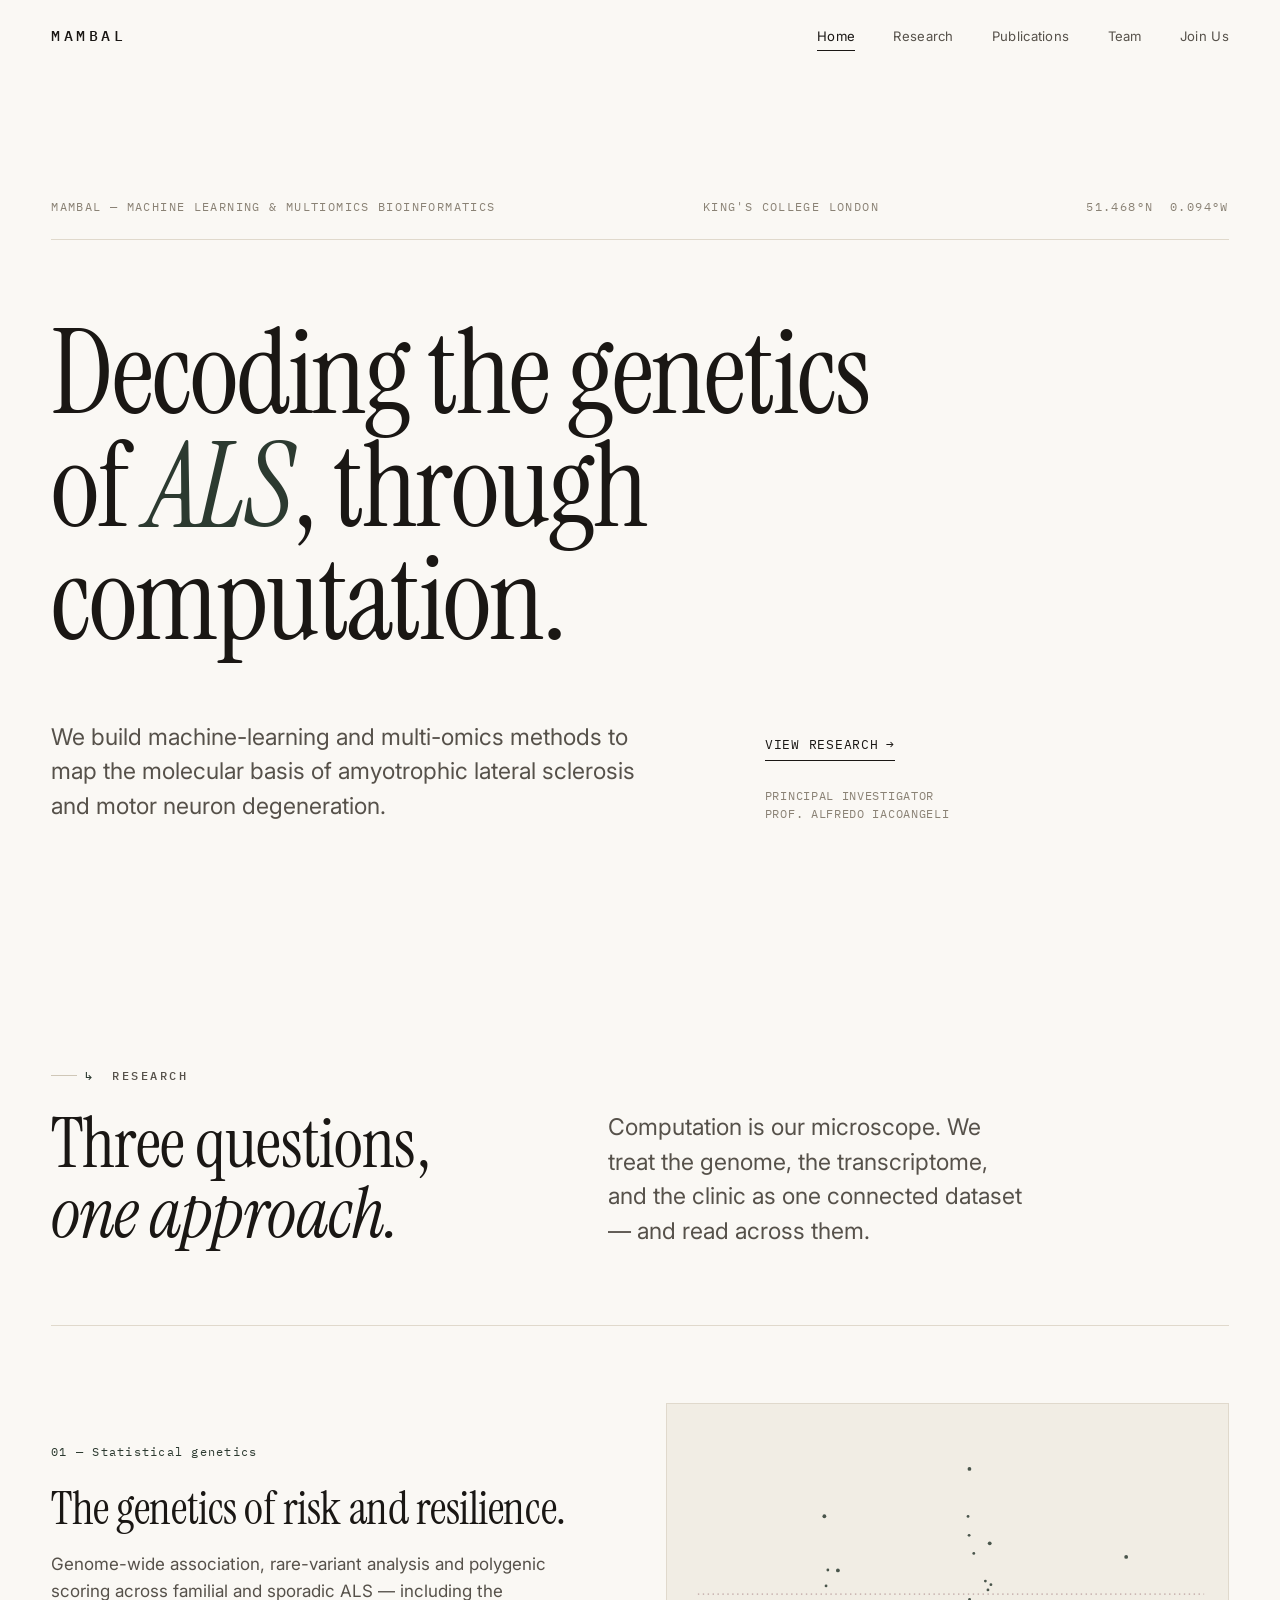
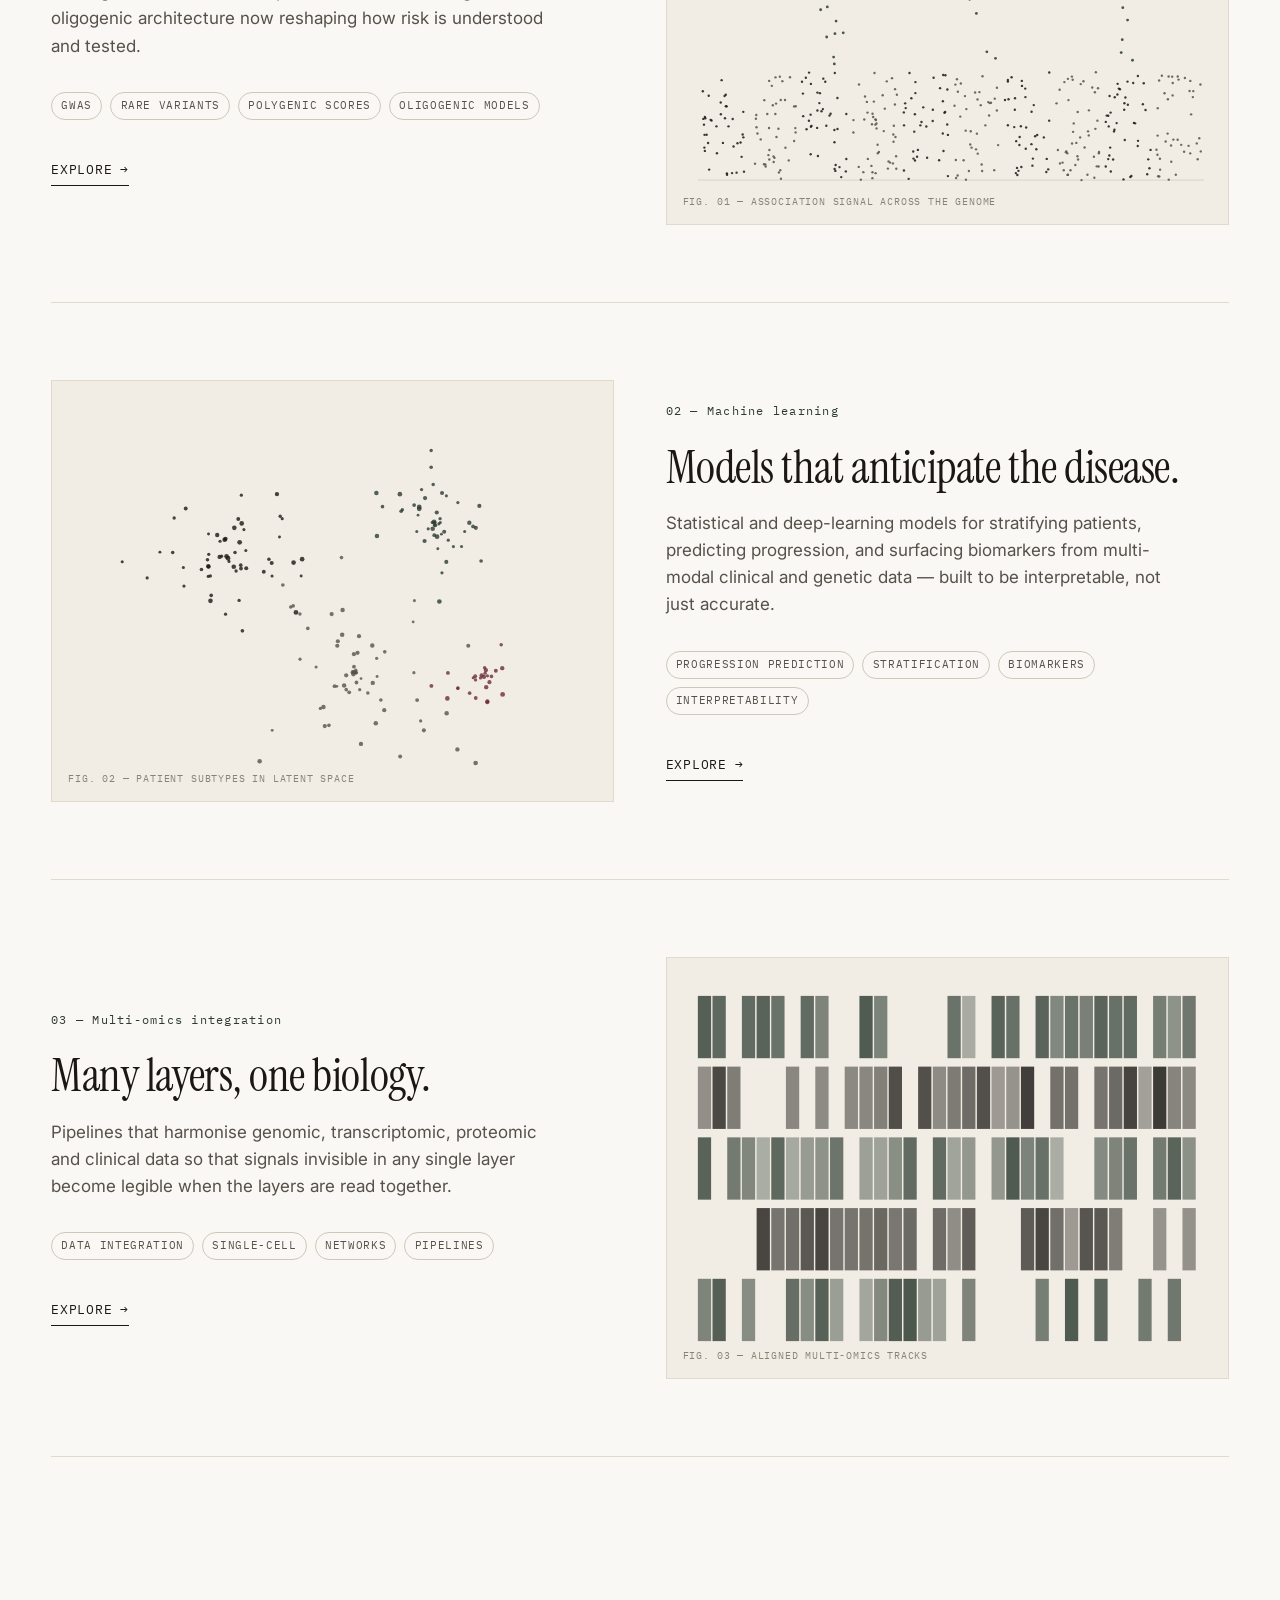
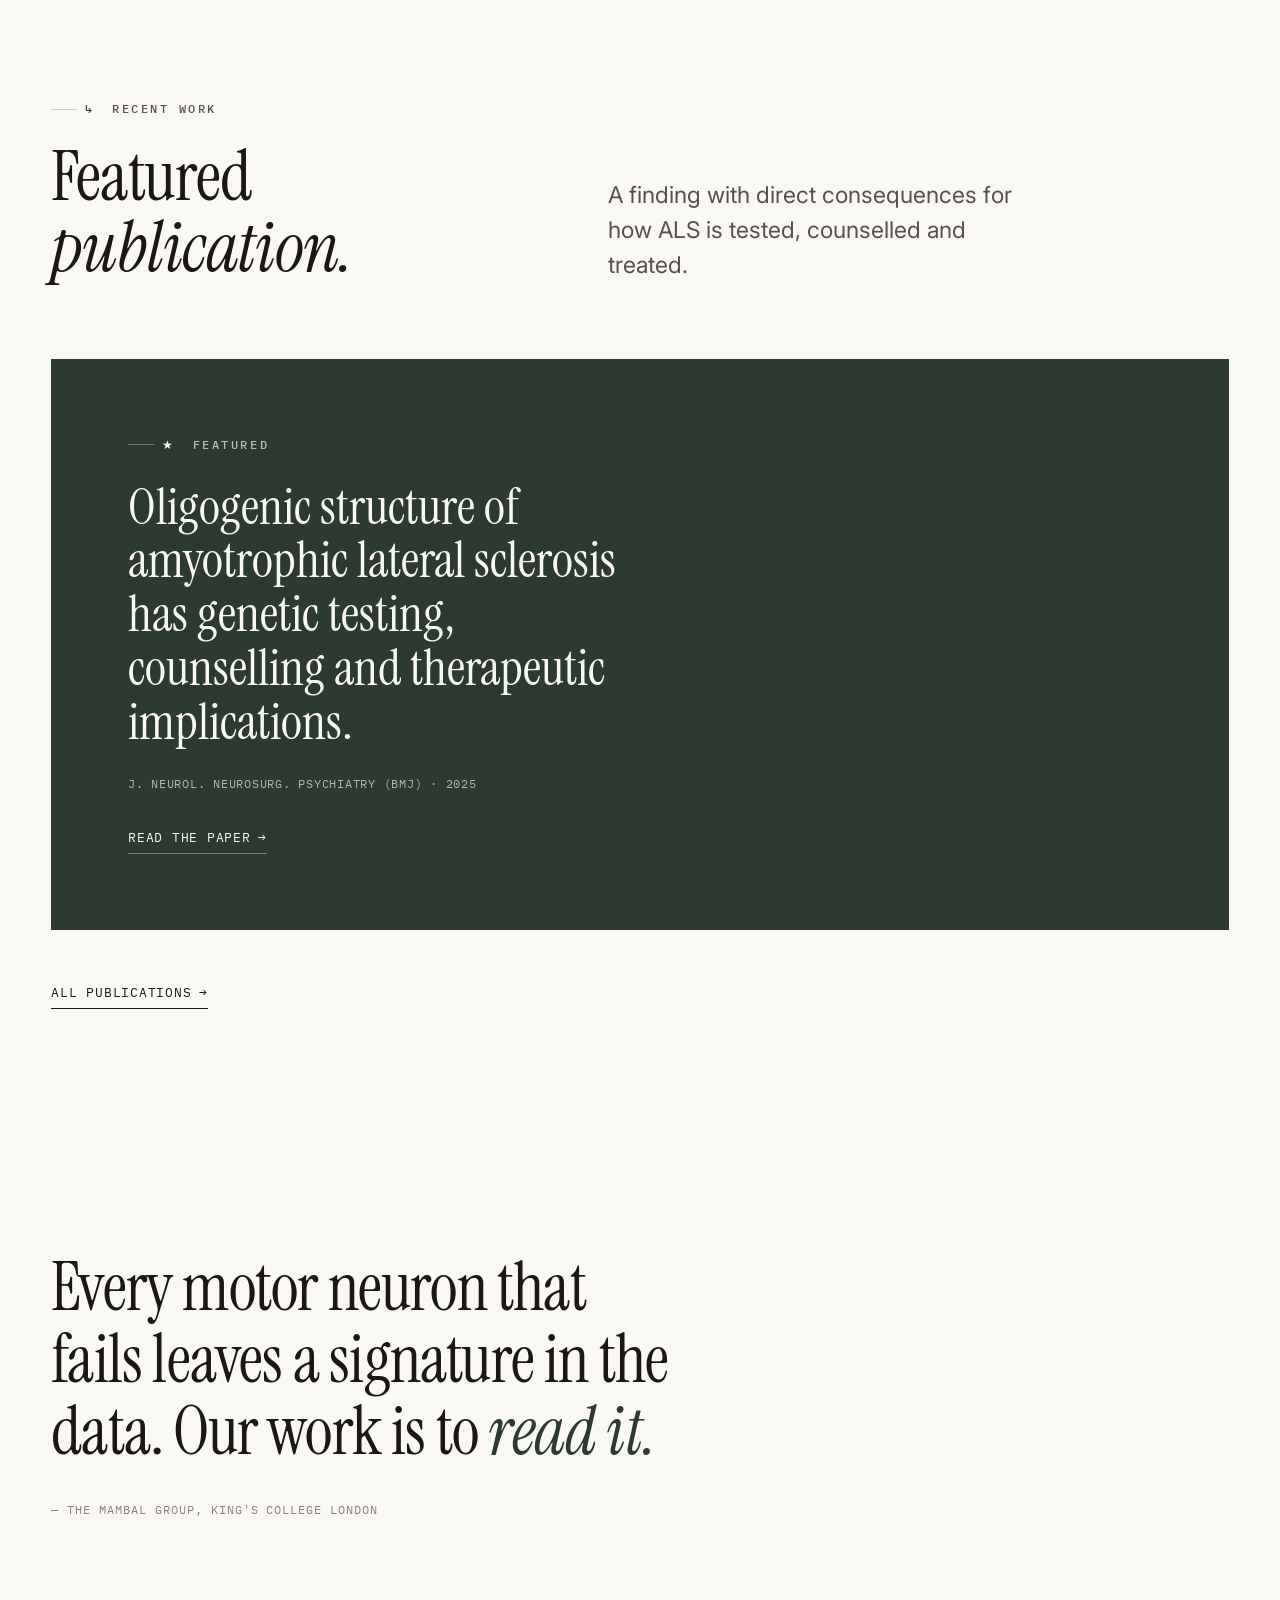
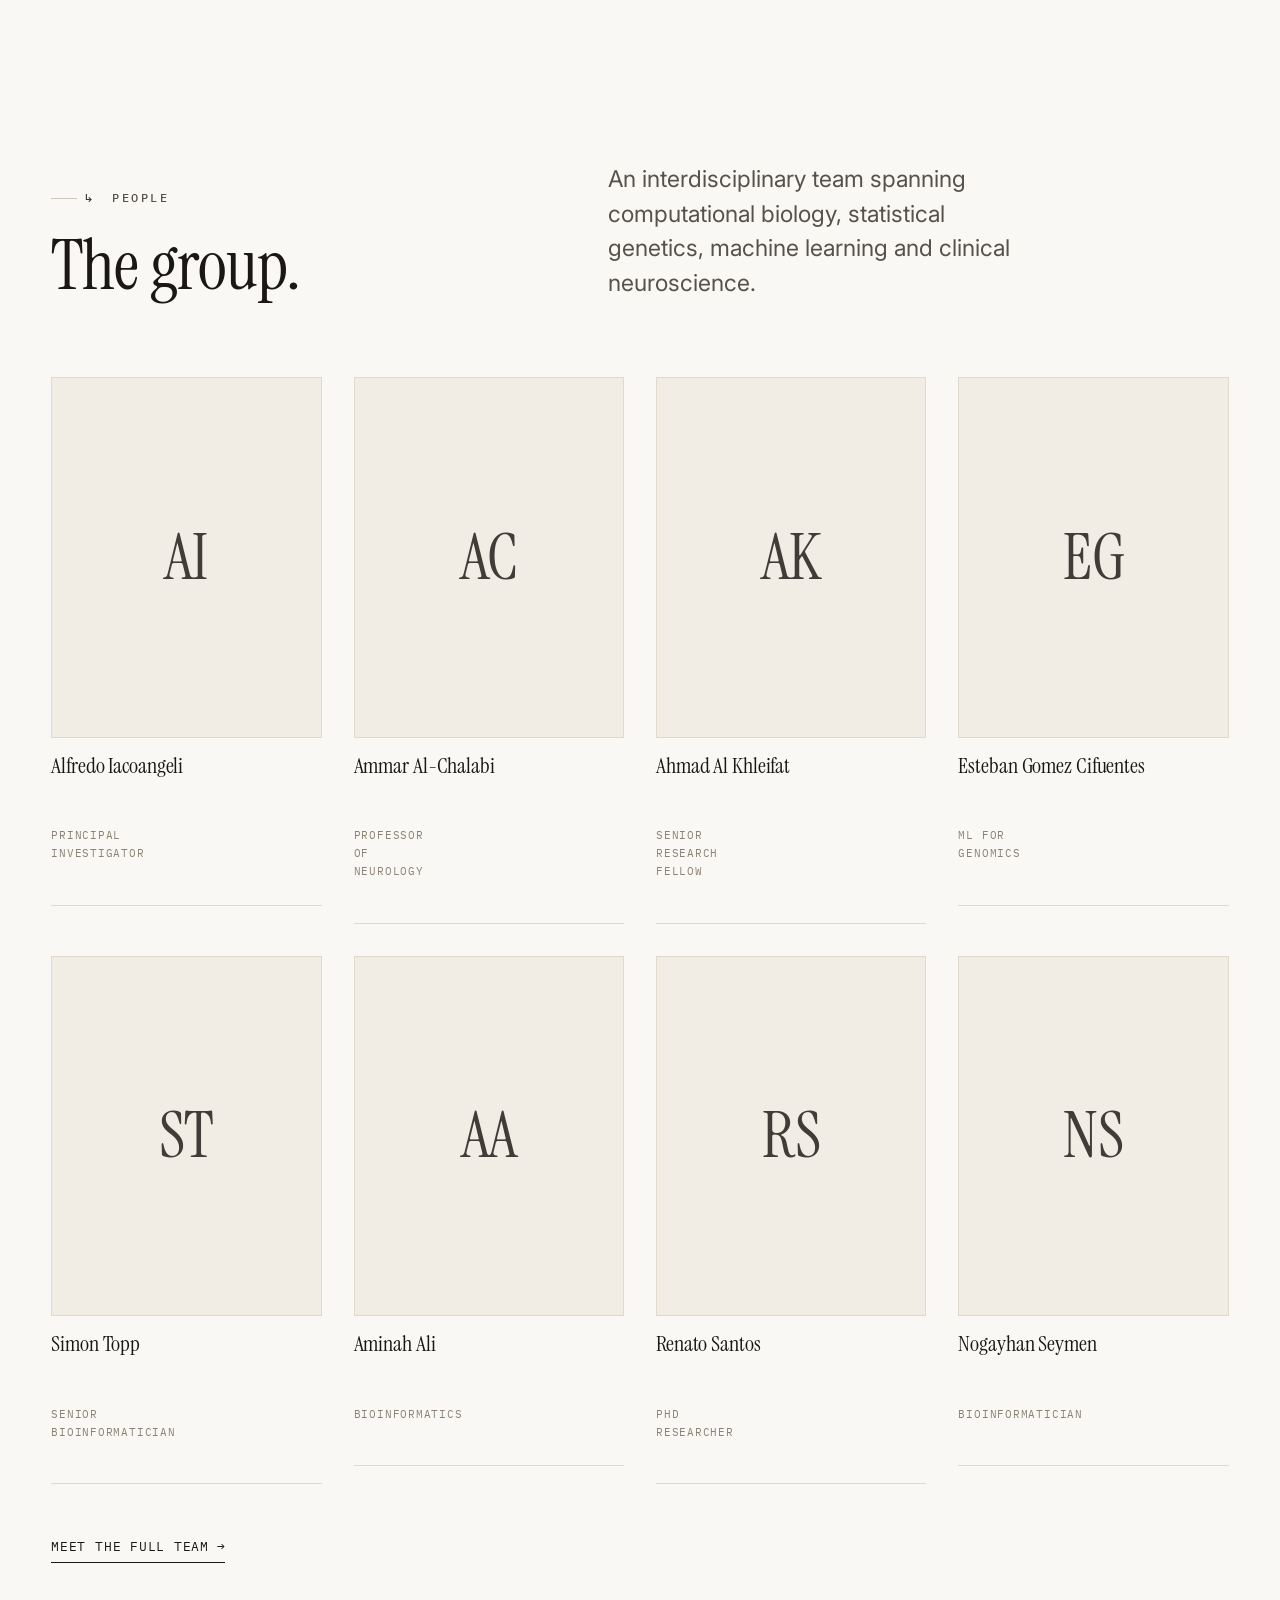
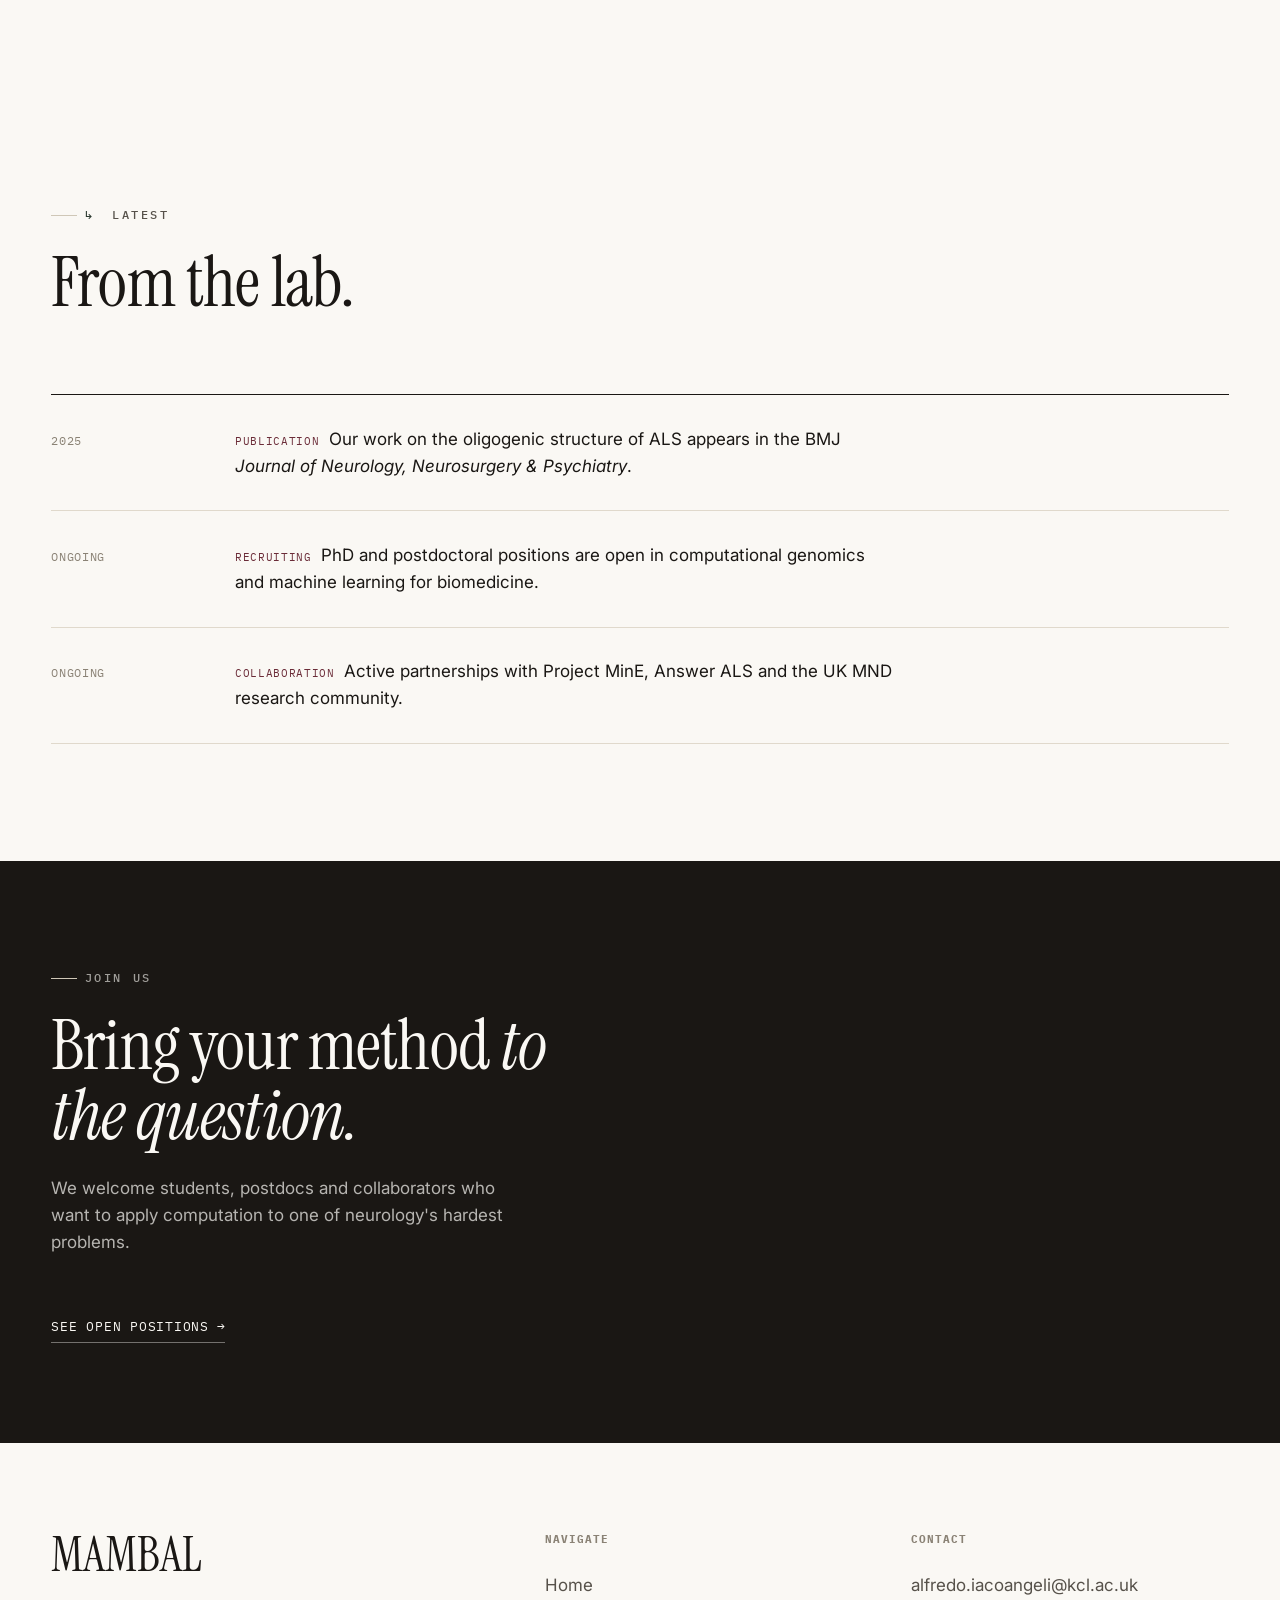
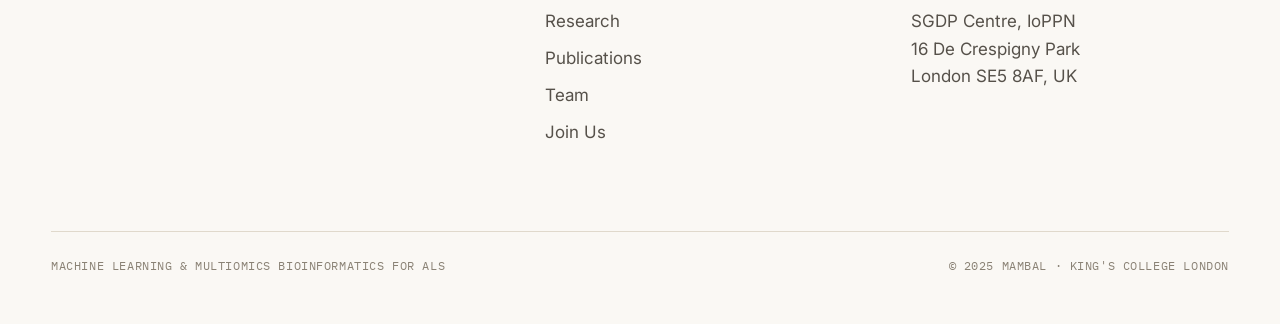
==== index.html @ f53da74e "initial commit" ====
<!DOCTYPE html>
<html lang="en">
<head>
<meta charset="UTF-8">
<meta name="viewport" content="width=device-width, initial-scale=1.0">
<title>MAMBAL — Computational research on motor neuron disease</title>
<meta name="description" content="MAMBAL is a research group at King's College London building machine-learning and multi-omics methods to map the molecular basis of ALS.">
<script>document.documentElement.classList.add("js")</script>
<link rel="preconnect" href="https://fonts.googleapis.com">
<link rel="preconnect" href="https://fonts.gstatic.com" crossorigin>
<link href="https://fonts.googleapis.com/css2?family=IBM+Plex+Mono:wght@400;500&family=Inter:wght@400;500;600&family=Instrument+Serif:ital@0;1&display=swap" rel="stylesheet">
<link rel="stylesheet" href="css/styles.css">
</head>
<body>

<header class="site-header">
  <div class="wrap nav-inner">
    <a class="wordmark" href="index.html">MAMBAL</a>
    <nav class="nav-links" aria-label="Primary">
      <a href="index.html" aria-current="page">Home</a>
      <a href="research.html">Research</a>
      <a href="publications.html">Publications</a>
      <a href="team.html">Team</a>
      <a href="join.html">Join Us</a>
    </nav>
    <button class="nav-toggle" aria-label="Open menu" aria-expanded="false"><span></span><span></span></button>
  </div>
</header>

<div class="mobile-menu" id="mobileMenu">
  <a href="index.html"><span class="mi">01</span>Home</a>
  <a href="research.html"><span class="mi">02</span>Research</a>
  <a href="publications.html"><span class="mi">03</span>Publications</a>
  <a href="team.html"><span class="mi">04</span>Team</a>
  <a href="join.html"><span class="mi">05</span>Join Us</a>
</div>

<main>
  <!-- ================= HERO ================= -->
  <section class="hero wrap">
    <div class="hero-meta reveal">
      <span>MAMBAL — Machine Learning &amp; Multiomics Bioinformatics</span>
      <span>King's College London</span>
      <span>51.468°N&nbsp;&nbsp;0.094°W</span>
    </div>
    <h1 class="reveal" data-d="1">Decoding the genetics of <em>ALS</em>, through computation.</h1>
    <div class="hero-foot">
      <p class="lede reveal" data-d="2">We build machine-learning and multi-omics methods to map the molecular basis of amyotrophic lateral sclerosis and motor neuron degeneration.</p>
      <div class="reveal" data-d="3">
        <a class="link" href="research.html">View research <span class="arrow">→</span></a>
        <p style="font-family:var(--mono);font-size:0.72rem;letter-spacing:0.06em;text-transform:uppercase;color:var(--ink-faint);margin-top:1.6rem;">Principal Investigator<br>Prof. Alfredo Iacoangeli</p>
      </div>
    </div>
  </section>

  <!-- ================= RESEARCH THEMES ================= -->
  <section class="wrap" id="research" aria-labelledby="research-h">
    <div class="section-head">
      <div class="reveal">
        <span class="eyebrow"><span class="idx">↳</span>&nbsp;Research</span>
        <h2 id="research-h" style="margin-top:1.4rem;">Three questions,<br><em>one approach.</em></h2>
      </div>
      <p class="lede reveal" data-d="1">Computation is our microscope. We treat the genome, the transcriptome, and the clinic as one connected dataset — and read across them.</p>
    </div>

    <article class="theme reveal">
      <div class="theme-text">
        <span class="theme-num">01 — Statistical genetics</span>
        <h3>The genetics of risk and resilience.</h3>
        <p>Genome-wide association, rare-variant analysis and polygenic scoring across familial and sporadic ALS — including the oligogenic architecture now reshaping how risk is understood and tested.</p>
        <div class="theme-tags"><span>GWAS</span><span>Rare variants</span><span>Polygenic scores</span><span>Oligogenic models</span></div>
        <a class="link" href="research.html">Explore <span class="arrow">→</span></a>
      </div>
      <figure class="theme-figure">
        <img src="img/fig-manhattan.svg" alt="Manhattan plot showing genome-wide association peaks">
        <figcaption class="fig-cap">Fig. 01 — Association signal across the genome</figcaption>
      </figure>
    </article>

    <article class="theme flip reveal">
      <div class="theme-text">
        <span class="theme-num">02 — Machine learning</span>
        <h3>Models that anticipate the disease.</h3>
        <p>Statistical and deep-learning models for stratifying patients, predicting progression, and surfacing biomarkers from multi-modal clinical and genetic data — built to be interpretable, not just accurate.</p>
        <div class="theme-tags"><span>Progression prediction</span><span>Stratification</span><span>Biomarkers</span><span>Interpretability</span></div>
        <a class="link" href="research.html">Explore <span class="arrow">→</span></a>
      </div>
      <figure class="theme-figure">
        <img src="img/fig-embedding.svg" alt="Two-dimensional embedding showing patient subtype clusters">
        <figcaption class="fig-cap">Fig. 02 — Patient subtypes in latent space</figcaption>
      </figure>
    </article>

    <article class="theme reveal">
      <div class="theme-text">
        <span class="theme-num">03 — Multi-omics integration</span>
        <h3>Many layers, one biology.</h3>
        <p>Pipelines that harmonise genomic, transcriptomic, proteomic and clinical data so that signals invisible in any single layer become legible when the layers are read together.</p>
        <div class="theme-tags"><span>Data integration</span><span>Single-cell</span><span>Networks</span><span>Pipelines</span></div>
        <a class="link" href="research.html">Explore <span class="arrow">→</span></a>
      </div>
      <figure class="theme-figure">
        <img src="img/fig-omics.svg" alt="Stacked tracks representing integrated multi-omics layers">
        <figcaption class="fig-cap">Fig. 03 — Aligned multi-omics tracks</figcaption>
      </figure>
    </article>
  </section>

  <!-- ================= FEATURED PUBLICATION ================= -->
  <section class="wrap" aria-labelledby="pub-h">
    <div class="section-head">
      <div class="reveal">
        <span class="eyebrow"><span class="idx">↳</span>&nbsp;Recent work</span>
        <h2 id="pub-h" style="margin-top:1.4rem;">Featured<br><em>publication.</em></h2>
      </div>
      <p class="lede reveal" data-d="1">A finding with direct consequences for how ALS is tested, counselled and treated.</p>
    </div>

    <a class="featured reveal" href="https://jnnp.bmj.com/content/96/10/928.abstract">
      <span class="eyebrow"><span class="idx">★</span>&nbsp;Featured</span>
      <h3>Oligogenic structure of amyotrophic lateral sclerosis has genetic testing, counselling and therapeutic implications.</h3>
      <span class="meta">J. Neurol. Neurosurg. Psychiatry (BMJ) · 2025</span>
      <span class="link on-dark" style="justify-self:start;margin-top:0.5rem;">Read the paper <span class="arrow">→</span></span>
    </a>

    <div style="margin-top:clamp(2rem,4vw,3rem);" class="reveal">
      <a class="link" href="publications.html">All publications <span class="arrow">→</span></a>
    </div>
  </section>

  <!-- ================= STATEMENT ================= -->
  <section class="statement wrap">
    <blockquote class="reveal">Every motor neuron that fails leaves a signature in the data. Our work is to <em>read it.</em></blockquote>
    <p class="src reveal" data-d="1">— The MAMBAL group, King's College London</p>
  </section>

  <!-- ================= PEOPLE ================= -->
  <section class="wrap" id="people" aria-labelledby="people-h">
    <div class="section-head">
      <div class="reveal">
        <span class="eyebrow"><span class="idx">↳</span>&nbsp;People</span>
        <h2 id="people-h" style="margin-top:1.4rem;">The group.</h2>
      </div>
      <p class="lede reveal" data-d="1">An interdisciplinary team spanning computational biology, statistical genetics, machine learning and clinical neuroscience.</p>
    </div>

    <div class="people-grid">
      <div class="person reveal"><div class="portrait" style="--accent:var(--forest)"><span class="initials">AI</span></div><h4>Alfredo Iacoangeli</h4><p class="role">Principal Investigator</p></div>
      <div class="person reveal" data-d="1"><div class="portrait" style="--accent:var(--burgundy)"><span class="initials">AC</span></div><h4>Ammar Al-Chalabi</h4><p class="role">Professor of Neurology</p></div>
      <div class="person reveal" data-d="2"><div class="portrait" style="--accent:var(--ink)"><span class="initials">AK</span></div><h4>Ahmad Al Khleifat</h4><p class="role">Senior Research Fellow</p></div>
      <div class="person reveal" data-d="3"><div class="portrait" style="--accent:var(--forest)"><span class="initials">EG</span></div><h4>Esteban Gomez Cifuentes</h4><p class="role">ML for Genomics</p></div>
      <div class="person reveal"><div class="portrait" style="--accent:var(--ink)"><span class="initials">ST</span></div><h4>Simon Topp</h4><p class="role">Senior Bioinformatician</p></div>
      <div class="person reveal" data-d="1"><div class="portrait" style="--accent:var(--burgundy)"><span class="initials">AA</span></div><h4>Aminah Ali</h4><p class="role">Bioinformatics</p></div>
      <div class="person reveal" data-d="2"><div class="portrait" style="--accent:var(--forest)"><span class="initials">RS</span></div><h4>Renato Santos</h4><p class="role">PhD Researcher</p></div>
      <div class="person reveal" data-d="3"><div class="portrait" style="--accent:var(--ink)"><span class="initials">NS</span></div><h4>Nogayhan Seymen</h4><p class="role">Bioinformatician</p></div>
    </div>
    <div style="margin-top:clamp(2.2rem,4vw,3rem);" class="reveal">
      <a class="link" href="team.html">Meet the full team <span class="arrow">→</span></a>
    </div>
  </section>

  <!-- ================= LATEST / NOTES ================= -->
  <section class="wrap" aria-labelledby="notes-h">
    <div class="section-head">
      <div class="reveal">
        <span class="eyebrow"><span class="idx">↳</span>&nbsp;Latest</span>
        <h2 id="notes-h" style="margin-top:1.4rem;">From the lab.</h2>
      </div>
    </div>
    <div class="notes reveal">
      <div class="note"><span class="when">2025</span><p><span class="tag">Publication</span>Our work on the oligogenic structure of ALS appears in the BMJ <em>Journal of Neurology, Neurosurgery &amp; Psychiatry</em>.</p></div>
      <div class="note"><span class="when">Ongoing</span><p><span class="tag">Recruiting</span>PhD and postdoctoral positions are open in computational genomics and machine learning for biomedicine.</p></div>
      <div class="note"><span class="when">Ongoing</span><p><span class="tag">Collaboration</span>Active partnerships with Project MinE, Answer ALS and the UK MND research community.</p></div>
    </div>
  </section>
</main>

<!-- ================= RECRUITMENT BAND ================= -->
<section class="band">
  <div class="wrap">
    <span class="eyebrow" style="color:rgba(250,248,244,0.6)">Join us</span>
    <h2 class="reveal" style="margin-top:1.4rem;">Bring your method <em>to the question.</em></h2>
    <p class="reveal" data-d="1">We welcome students, postdocs and collaborators who want to apply computation to one of neurology's hardest problems.</p>
    <div class="band-foot reveal" data-d="2"><a class="link on-dark" href="join.html">See open positions <span class="arrow">→</span></a></div>
  </div>
</section>

<!-- ================= FOOTER ================= -->
<footer class="site-footer">
  <div class="wrap">
    <div class="footer-top">
      <div class="footer-mark">MAMBAL</div>
      <div class="footer-col">
        <h5>Navigate</h5>
        <a href="index.html">Home</a>
        <a href="research.html">Research</a>
        <a href="publications.html">Publications</a>
        <a href="team.html">Team</a>
        <a href="join.html">Join Us</a>
      </div>
      <div class="footer-col">
        <h5>Contact</h5>
        <a href="mailto:alfredo.iacoangeli@kcl.ac.uk">alfredo.iacoangeli@kcl.ac.uk</a>
        <p>SGDP Centre, IoPPN<br>16 De Crespigny Park<br>London SE5 8AF, UK</p>
      </div>
    </div>
    <div class="footer-bottom">
      <span>Machine Learning &amp; Multiomics Bioinformatics for ALS</span>
      <span>© 2025 MAMBAL · King's College London</span>
    </div>
  </div>
</footer>

<script src="js/theme.js"></script>
</body>
</html>
---- css/styles.css ----
/* ============================================================
   MAMBAL — editorial research identity
   "The Issue": journal/lookbook hybrid
   ============================================================ */

/* ---------- Tokens ---------- */
:root {
  --paper:      #FAF8F4;
  --paper-2:    #F1EDE4;
  --paper-3:    #EBE6DB;
  --ink:        #1A1714;
  --ink-soft:   #56514A;
  --ink-faint:  #8A8275;
  --line:       #E0D9CC;
  --line-strong:#CFC7B7;
  --forest:     #2C3A30;
  --forest-deep:#1E2A22;
  --burgundy:   #6B2C38;

  --serif: "Instrument Serif", Georgia, "Times New Roman", serif;
  --sans:  "Inter", system-ui, -apple-system, sans-serif;
  --mono:  "IBM Plex Mono", ui-monospace, "SFMono-Regular", monospace;

  --wrap: 1340px;
  --gutter: clamp(1.25rem, 4vw, 4rem);
  --section-y: clamp(5rem, 13vh, 11rem);

  --ease: cubic-bezier(0.22, 1, 0.36, 1);
}

/* ---------- Reset ---------- */
*, *::before, *::after { box-sizing: border-box; }
* { margin: 0; }
html { -webkit-text-size-adjust: 100%; scroll-behavior: smooth; }
@media (prefers-reduced-motion: reduce) {
  html { scroll-behavior: auto; }
  *, *::before, *::after { animation-duration: 0.001ms !important; transition-duration: 0.001ms !important; }
}

body {
  font-family: var(--sans);
  background: var(--paper);
  color: var(--ink);
  font-size: 1.0625rem;
  line-height: 1.6;
  font-feature-settings: "kern" 1, "liga" 1, "calt" 1;
  -webkit-font-smoothing: antialiased;
  text-rendering: optimizeLegibility;
  overflow-x: hidden;
}

img, svg { display: block; max-width: 100%; }
a { color: inherit; text-decoration: none; }
ul { list-style: none; padding: 0; }
button { font: inherit; cursor: pointer; }

::selection { background: var(--forest); color: var(--paper); }

/* ---------- Layout helpers ---------- */
.wrap { max-width: var(--wrap); margin-inline: auto; padding-inline: var(--gutter); }
.grid { display: grid; grid-template-columns: repeat(12, 1fr); gap: var(--gutter); }

/* ---------- Typography utilities ---------- */
.eyebrow {
  font-family: var(--mono);
  font-size: 0.72rem;
  font-weight: 500;
  letter-spacing: 0.22em;
  text-transform: uppercase;
  color: var(--ink-soft);
  display: inline-flex;
  align-items: center;
  gap: 0.7em;
}
.eyebrow .idx { color: var(--forest); }
.eyebrow::before {
  content: "";
  width: 1.6rem; height: 1px;
  background: var(--line-strong);
  display: inline-block;
}
.eyebrow.no-rule::before { display: none; }

.display {
  font-family: var(--serif);
  font-weight: 400;
  line-height: 0.98;
  letter-spacing: -0.012em;
}
.display em { font-style: italic; }

h1, h2, h3, h4 { font-weight: 400; }

.lede {
  font-size: clamp(1.15rem, 1.8vw, 1.5rem);
  line-height: 1.5;
  color: var(--ink-soft);
  max-width: 30ch;
}

.measure { max-width: 64ch; }

/* ---------- Links ---------- */
.link {
  font-family: var(--mono);
  font-size: 0.8rem;
  letter-spacing: 0.06em;
  text-transform: uppercase;
  display: inline-flex;
  align-items: center;
  gap: 0.6em;
  padding-bottom: 0.35em;
  border-bottom: 1px solid var(--ink);
  transition: gap 0.4s var(--ease), color 0.3s var(--ease), border-color 0.3s var(--ease);
}
.link .arrow { transition: transform 0.4s var(--ease); }
.link:hover { color: var(--forest); border-color: var(--forest); }
.link:hover .arrow { transform: translateX(0.35rem); }
.link.on-dark { border-color: rgba(250,248,244,0.4); color: var(--paper); }
.link.on-dark:hover { color: #fff; border-color: var(--paper); }

a:focus-visible, button:focus-visible {
  outline: 2px solid var(--forest);
  outline-offset: 4px;
  border-radius: 1px;
}

/* ============================================================
   Header / nav
   ============================================================ */
.site-header {
  position: fixed; inset: 0 0 auto 0;
  z-index: 100;
  transition: background 0.4s var(--ease), border-color 0.4s var(--ease);
  border-bottom: 1px solid transparent;
}
.site-header.scrolled {
  background: color-mix(in srgb, var(--paper) 86%, transparent);
  -webkit-backdrop-filter: blur(10px);
  backdrop-filter: blur(10px);
  border-bottom-color: var(--line);
}
.nav-inner {
  display: flex; align-items: center; justify-content: space-between;
  height: clamp(64px, 8vh, 84px);
}
.wordmark {
  font-family: var(--mono);
  font-weight: 500;
  letter-spacing: 0.24em;
  font-size: 0.92rem;
  text-transform: uppercase;
}
.nav-links { display: flex; gap: clamp(1.4rem, 3vw, 2.8rem); }
.nav-links a {
  font-size: 0.82rem;
  letter-spacing: 0.02em;
  color: var(--ink-soft);
  position: relative;
  padding: 0.4rem 0;
  transition: color 0.3s var(--ease);
}
.nav-links a::after {
  content: ""; position: absolute; left: 0; bottom: 0.1rem;
  width: 100%; height: 1px; background: var(--ink);
  transform: scaleX(0); transform-origin: left;
  transition: transform 0.4s var(--ease);
}
.nav-links a:hover { color: var(--ink); }
.nav-links a:hover::after,
.nav-links a[aria-current="page"]::after { transform: scaleX(1); }
.nav-links a[aria-current="page"] { color: var(--ink); }

.nav-toggle {
  display: none;
  background: none; border: none;
  width: 32px; height: 32px;
  flex-direction: column; justify-content: center; gap: 6px;
}
.nav-toggle span { width: 24px; height: 1.5px; background: var(--ink); transition: transform 0.4s var(--ease), opacity 0.3s; }

/* mobile menu */
.mobile-menu {
  position: fixed; inset: 0; z-index: 90;
  background: var(--paper);
  display: flex; flex-direction: column; justify-content: center;
  padding: var(--gutter);
  transform: translateY(-100%);
  transition: transform 0.6s var(--ease);
  visibility: hidden;
}
.mobile-menu.open { transform: translateY(0); visibility: visible; }
.mobile-menu a {
  font-family: var(--serif);
  font-size: clamp(2.4rem, 11vw, 3.5rem);
  line-height: 1.2;
  border-bottom: 1px solid var(--line);
  padding: 0.5rem 0;
}
.mobile-menu a .mi { font-family: var(--mono); font-size: 0.7rem; color: var(--forest); margin-right: 1rem; vertical-align: super; }

/* ============================================================
   Hero
   ============================================================ */
.hero { padding-top: clamp(8rem, 22vh, 14rem); padding-bottom: var(--section-y); }
.hero-meta {
  display: flex; justify-content: space-between; flex-wrap: wrap; gap: 1rem;
  font-family: var(--mono); font-size: 0.72rem; letter-spacing: 0.12em;
  color: var(--ink-faint); text-transform: uppercase;
  border-bottom: 1px solid var(--line);
  padding-bottom: 1.4rem; margin-bottom: clamp(2.5rem, 6vw, 5rem);
}
.hero h1 {
  font-family: var(--serif);
  font-size: clamp(3rem, 9.2vw, 8.6rem);
  line-height: 0.96;
  letter-spacing: -0.018em;
  max-width: 16ch;
}
.hero h1 em { font-style: italic; color: var(--forest); }
.hero-foot {
  display: grid; grid-template-columns: 1fr; gap: 2.2rem;
  margin-top: clamp(2.5rem, 5vw, 4rem);
  align-items: end;
}
@media (min-width: 860px) {
  .hero-foot { grid-template-columns: 1.4fr 1fr; gap: 4rem; }
}
.hero-foot .lede { max-width: 42ch; }

/* ============================================================
   Section scaffolding
   ============================================================ */
section { padding-block: var(--section-y); }
.section-head {
  display: grid; gap: 1.4rem;
  grid-template-columns: 1fr;
  margin-bottom: clamp(2.5rem, 6vw, 5rem);
}
@media (min-width: 860px) {
  .section-head { grid-template-columns: minmax(0, 0.9fr) minmax(0, 1.1fr); gap: 3rem; align-items: end; }
}
.section-head h2 {
  font-family: var(--serif);
  font-size: clamp(2.2rem, 5.5vw, 4.6rem);
  line-height: 1.0;
  letter-spacing: -0.012em;
}
.section-head h2 em { font-style: italic; }
.section-head .lede { justify-self: start; }
.rule { height: 1px; background: var(--line); border: 0; }

/* ============================================================
   Research themes — editorial feature blocks
   ============================================================ */
.theme {
  display: grid; gap: clamp(1.5rem, 4vw, 3.5rem);
  grid-template-columns: 1fr;
  padding-block: clamp(2.5rem, 6vw, 5rem);
  border-top: 1px solid var(--line);
  align-items: center;
}
@media (min-width: 900px) {
  .theme { grid-template-columns: 1fr 1fr; }
  .theme.flip .theme-figure { order: -1; }
}
.theme:last-child { border-bottom: 1px solid var(--line); }
.theme-num {
  font-family: var(--mono); font-size: 0.78rem; letter-spacing: 0.1em;
  color: var(--forest); margin-bottom: 1.4rem; display: block;
}
.theme h3 {
  font-family: var(--serif);
  font-size: clamp(1.9rem, 3.6vw, 3.2rem);
  line-height: 1.02; letter-spacing: -0.01em;
  margin-bottom: 1.2rem;
}
.theme p { color: var(--ink-soft); max-width: 46ch; margin-bottom: 2rem; }
.theme-tags {
  display: flex; flex-wrap: wrap; gap: 0.5rem 0.5rem; margin-bottom: 2.2rem;
}
.theme-tags span {
  font-family: var(--mono); font-size: 0.68rem; letter-spacing: 0.06em;
  text-transform: uppercase; color: var(--ink-soft);
  border: 1px solid var(--line-strong); border-radius: 100px;
  padding: 0.4em 0.85em;
}
.theme-figure {
  aspect-ratio: 4 / 3;
  background: var(--paper-2);
  border: 1px solid var(--line);
  overflow: hidden;
  position: relative;
}
.theme-figure svg { width: 100%; height: 100%; }
.fig-cap {
  position: absolute; left: 1rem; bottom: 0.85rem;
  font-family: var(--mono); font-size: 0.64rem; letter-spacing: 0.08em;
  text-transform: uppercase; color: var(--ink-faint);
}

/* ============================================================
   Publications — archive list (NYT style)
   ============================================================ */
.pub-list { border-top: 1px solid var(--ink); }
.pub-row {
  display: grid; grid-template-columns: 1fr; gap: 0.6rem 2rem;
  padding-block: clamp(1.5rem, 3vw, 2.4rem);
  border-bottom: 1px solid var(--line);
  position: relative;
  transition: padding-left 0.45s var(--ease);
}
@media (min-width: 760px) {
  .pub-row { grid-template-columns: 6rem 1fr auto; align-items: baseline; gap: 0 2.5rem; }
}
.pub-row:hover { padding-left: 1.1rem; }
.pub-row .pub-year { font-family: var(--mono); font-size: 0.8rem; color: var(--ink-faint); padding-top: 0.4rem; }
.pub-row .pub-body h4 {
  font-family: var(--serif); font-size: clamp(1.4rem, 2.4vw, 1.95rem);
  line-height: 1.12; letter-spacing: -0.005em; margin-bottom: 0.55rem;
  transition: color 0.3s var(--ease);
}
.pub-row:hover .pub-body h4 { color: var(--forest); }
.pub-row .pub-by { font-size: 0.9rem; color: var(--ink-soft); }
.pub-row .pub-by .journal { font-style: italic; }
.pub-row .pub-go {
  font-family: var(--mono); font-size: 0.72rem; letter-spacing: 0.08em;
  text-transform: uppercase; color: var(--ink-faint);
  white-space: nowrap; align-self: center;
  opacity: 0; transition: opacity 0.4s var(--ease), color 0.3s;
}
.pub-row:hover .pub-go { opacity: 1; color: var(--forest); }
@media (max-width: 759px){ .pub-row .pub-go { opacity: 1; } }

/* Featured publication block */
.featured {
  background: var(--forest);
  color: var(--paper);
  padding: clamp(2.5rem, 6vw, 5rem);
  display: grid; gap: 1.6rem;
}
.featured .eyebrow { color: rgba(250,248,244,0.7); }
.featured .eyebrow::before { background: rgba(250,248,244,0.35); }
.featured .eyebrow .idx { color: var(--paper); }
.featured h3 {
  font-family: var(--serif);
  font-size: clamp(1.9rem, 4vw, 3.4rem);
  line-height: 1.05; max-width: 22ch;
}
.featured .meta { font-family: var(--mono); font-size: 0.78rem; letter-spacing: 0.06em; color: rgba(250,248,244,0.65); text-transform: uppercase; }

/* ============================================================
   People
   ============================================================ */
.people-grid {
  display: grid; gap: clamp(1.2rem, 2.5vw, 2rem);
  grid-template-columns: repeat(2, 1fr);
}
@media (min-width: 720px) { .people-grid { grid-template-columns: repeat(4, 1fr); } }
.person { display: flex; flex-direction: column; }
.portrait {
  aspect-ratio: 3 / 4;
  position: relative; overflow: hidden;
  background: var(--paper-2);
  border: 1px solid var(--line);
  margin-bottom: 1rem;
  display: grid; place-items: center;
  transition: transform 0.6s var(--ease);
}
.person:hover .portrait { transform: translateY(-4px); }
.portrait .initials {
  font-family: var(--serif); font-size: clamp(2.5rem, 6vw, 4rem);
  color: var(--ink); opacity: 0.82; line-height: 1;
  transition: transform 0.6s var(--ease), opacity 0.4s;
}
.person:hover .portrait .initials { transform: scale(1.06); opacity: 1; }
.portrait::after {
  content: ""; position: absolute; inset: 0;
  background: var(--accent, var(--forest));
  opacity: 0; mix-blend-mode: multiply;
  transition: opacity 0.5s var(--ease);
}
.person:hover .portrait::after { opacity: 0.10; }
.person h4 { font-family: var(--serif); font-size: 1.4rem; line-height: 1.1; letter-spacing: -0.005em; }
.person .role { font-family: var(--mono); font-size: 0.7rem; letter-spacing: 0.07em; text-transform: uppercase; color: var(--ink-faint); margin-top: 0.45rem; }

/* PI feature row */
.pi {
  display: grid; grid-template-columns: 1fr; gap: clamp(1.5rem, 4vw, 3.5rem);
  align-items: center;
}
@media (min-width: 820px) { .pi { grid-template-columns: 0.7fr 1.3fr; } }
.pi .portrait { aspect-ratio: 4/5; margin: 0; max-width: 360px; }
.pi h2 { font-family: var(--serif); font-size: clamp(2.4rem, 5vw, 4rem); line-height: 1.0; letter-spacing: -0.012em; }
.pi .role { font-family: var(--mono); font-size: 0.78rem; letter-spacing: 0.07em; text-transform: uppercase; color: var(--forest); margin: 1.1rem 0 1.4rem; }
.pi p.bio { color: var(--ink-soft); max-width: 52ch; }

/* ============================================================
   Notes / latest work
   ============================================================ */
.notes { border-top: 1px solid var(--ink); }
.note {
  display: grid; grid-template-columns: 1fr; gap: 0.4rem 2.5rem;
  padding-block: clamp(1.3rem, 2.5vw, 1.9rem);
  border-bottom: 1px solid var(--line);
}
@media (min-width: 720px) { .note { grid-template-columns: 9rem 1fr; align-items: baseline; } }
.note .when { font-family: var(--mono); font-size: 0.74rem; letter-spacing: 0.06em; text-transform: uppercase; color: var(--ink-faint); }
.note p { color: var(--ink); max-width: 60ch; }
.note p .tag { font-family: var(--mono); font-size: 0.68rem; text-transform: uppercase; letter-spacing: 0.06em; color: var(--burgundy); margin-right: 0.6rem; }

/* ============================================================
   Full-bleed statement / quote
   ============================================================ */
.statement { padding-block: clamp(5rem, 14vh, 12rem); }
.statement blockquote {
  font-family: var(--serif);
  font-size: clamp(2rem, 5.2vw, 4.4rem);
  line-height: 1.08; letter-spacing: -0.012em;
  max-width: 20ch;
}
.statement blockquote em { font-style: italic; color: var(--forest); }
.statement .src { font-family: var(--mono); font-size: 0.76rem; letter-spacing: 0.08em; text-transform: uppercase; color: var(--ink-faint); margin-top: 2rem; }

/* ============================================================
   CTA / recruitment band
   ============================================================ */
.band {
  background: var(--ink);
  color: var(--paper);
  padding-block: clamp(4rem, 11vh, 8rem);
}
.band h2 { font-family: var(--serif); font-size: clamp(2.2rem, 5.5vw, 4.6rem); line-height: 1.0; letter-spacing: -0.012em; max-width: 16ch; }
.band p { color: rgba(250,248,244,0.7); max-width: 44ch; margin-top: 1.5rem; }
.band .band-foot { margin-top: clamp(2.5rem, 5vw, 3.5rem); }

/* ============================================================
   Page header (interior pages)
   ============================================================ */
.page-head {
  padding-top: clamp(8rem, 20vh, 13rem);
  padding-bottom: clamp(2.5rem, 6vw, 5rem);
  border-bottom: 1px solid var(--line);
}
.page-head h1 {
  font-family: var(--serif);
  font-size: clamp(3rem, 8vw, 7rem); line-height: 0.98; letter-spacing: -0.018em;
  max-width: 16ch; margin-top: 1.6rem;
}
.page-head h1 em { font-style: italic; color: var(--forest); }
.page-head .lede { margin-top: clamp(1.6rem, 3vw, 2.4rem); max-width: 54ch; }

/* ============================================================
   Project / highlight cards (research page) — used sparingly
   ============================================================ */
.projects { display: grid; gap: 0; }
.project {
  display: grid; grid-template-columns: 1fr; gap: 0.8rem 3rem;
  padding-block: clamp(2rem, 4vw, 3rem);
  border-top: 1px solid var(--line);
}
@media (min-width: 820px) { .project { grid-template-columns: 5rem 1fr; } }
.project:last-child { border-bottom: 1px solid var(--line); }
.project .pnum { font-family: var(--mono); font-size: 0.8rem; color: var(--forest); }
.project h3 { font-family: var(--serif); font-size: clamp(1.6rem, 3vw, 2.4rem); line-height: 1.06; margin-bottom: 0.9rem; }
.project p { color: var(--ink-soft); max-width: 62ch; }

/* collaborators columns */
.collab { display: grid; grid-template-columns: 1fr; gap: clamp(2rem, 5vw, 4rem); }
@media (min-width: 720px) { .collab { grid-template-columns: repeat(3, 1fr); } }
.collab h4 { font-family: var(--mono); font-size: 0.74rem; letter-spacing: 0.1em; text-transform: uppercase; color: var(--forest); padding-bottom: 1.1rem; border-bottom: 1px solid var(--line); margin-bottom: 1.1rem; }
.collab li { padding: 0.55rem 0; border-bottom: 1px solid var(--line); font-size: 1.05rem; }
.collab li:last-child { border-bottom: 0; }

/* ============================================================
   Team page groups
   ============================================================ */
.team-group { padding-block: clamp(2.5rem, 5vw, 4rem); border-top: 1px solid var(--line); }
.team-group > .gh {
  display: flex; align-items: baseline; gap: 1rem; margin-bottom: clamp(1.8rem, 4vw, 3rem);
}
.team-group .gh h2 { font-family: var(--serif); font-size: clamp(1.7rem, 3.4vw, 2.6rem); }
.team-group .gh .count { font-family: var(--mono); font-size: 0.78rem; color: var(--ink-faint); }

/* ============================================================
   Join page
   ============================================================ */
.roles { border-top: 1px solid var(--ink); margin-top: clamp(2rem,4vw,3rem); }
.role {
  display: grid; grid-template-columns: 1fr; gap: 0.6rem 2.5rem;
  padding-block: clamp(1.8rem, 3.5vw, 2.6rem); border-bottom: 1px solid var(--line);
}
@media (min-width: 820px) { .role { grid-template-columns: 4rem 1fr 1fr; align-items: baseline; } }
.role .rnum { font-family: var(--mono); font-size: 0.8rem; color: var(--burgundy); }
.role h3 { font-family: var(--serif); font-size: clamp(1.5rem, 2.8vw, 2.2rem); line-height: 1.08; }
.role p { color: var(--ink-soft); }
.contact-strip {
  display: grid; grid-template-columns: 1fr; gap: clamp(1.5rem,4vw,3rem);
  margin-top: clamp(3rem,7vw,6rem);
}
@media (min-width: 720px) { .contact-strip { grid-template-columns: repeat(3, 1fr); } }
.contact-strip .ci h4 { font-family: var(--mono); font-size: 0.72rem; letter-spacing: 0.1em; text-transform: uppercase; color: var(--forest); margin-bottom: 0.9rem; }
.contact-strip .ci p, .contact-strip .ci a { color: var(--ink-soft); line-height: 1.7; }
.contact-strip .ci a { border-bottom: 1px solid var(--line-strong); }
.contact-strip .ci a:hover { color: var(--forest); border-color: var(--forest); }

/* ============================================================
   Footer
   ============================================================ */
.site-footer {
  border-top: 1px solid var(--ink);
  padding-block: clamp(3rem, 7vw, 5.5rem) clamp(2rem, 4vw, 3rem);
}
.footer-top {
  display: grid; grid-template-columns: 1fr; gap: clamp(2rem, 5vw, 3rem);
  margin-bottom: clamp(3rem, 7vw, 5rem);
}
@media (min-width: 760px) { .footer-top { grid-template-columns: 1.4fr 1fr 1fr; } }
.footer-mark { font-family: var(--serif); font-size: clamp(2rem, 4vw, 3rem); line-height: 1.0; max-width: 14ch; }
.footer-col h5 { font-family: var(--mono); font-size: 0.7rem; letter-spacing: 0.1em; text-transform: uppercase; color: var(--ink-faint); margin-bottom: 1.1rem; }
.footer-col a, .footer-col p { display: block; color: var(--ink-soft); padding: 0.3rem 0; }
.footer-col a:hover { color: var(--forest); }
.footer-bottom {
  display: flex; flex-wrap: wrap; justify-content: space-between; gap: 1rem;
  border-top: 1px solid var(--line); padding-top: 1.6rem;
  font-family: var(--mono); font-size: 0.72rem; letter-spacing: 0.05em; color: var(--ink-faint); text-transform: uppercase;
}

/* ============================================================
   Scroll reveal
   ============================================================ */
.reveal { opacity: 1; transform: none; transition: opacity 0.9s var(--ease), transform 0.9s var(--ease); }
html.js .reveal { opacity: 0; transform: translateY(22px); }
html.js .reveal.in { opacity: 1; transform: none; }
.reveal[data-d="1"] { transition-delay: 0.08s; }
.reveal[data-d="2"] { transition-delay: 0.16s; }
.reveal[data-d="3"] { transition-delay: 0.24s; }
@media (prefers-reduced-motion: reduce) {
  .reveal { opacity: 1; transform: none; }
}

/* ---------- responsive nav ---------- */
@media (max-width: 720px) {
  .nav-links { display: none; }
  .nav-toggle { display: flex; }
  .hero-meta { font-size: 0.66rem; }
}
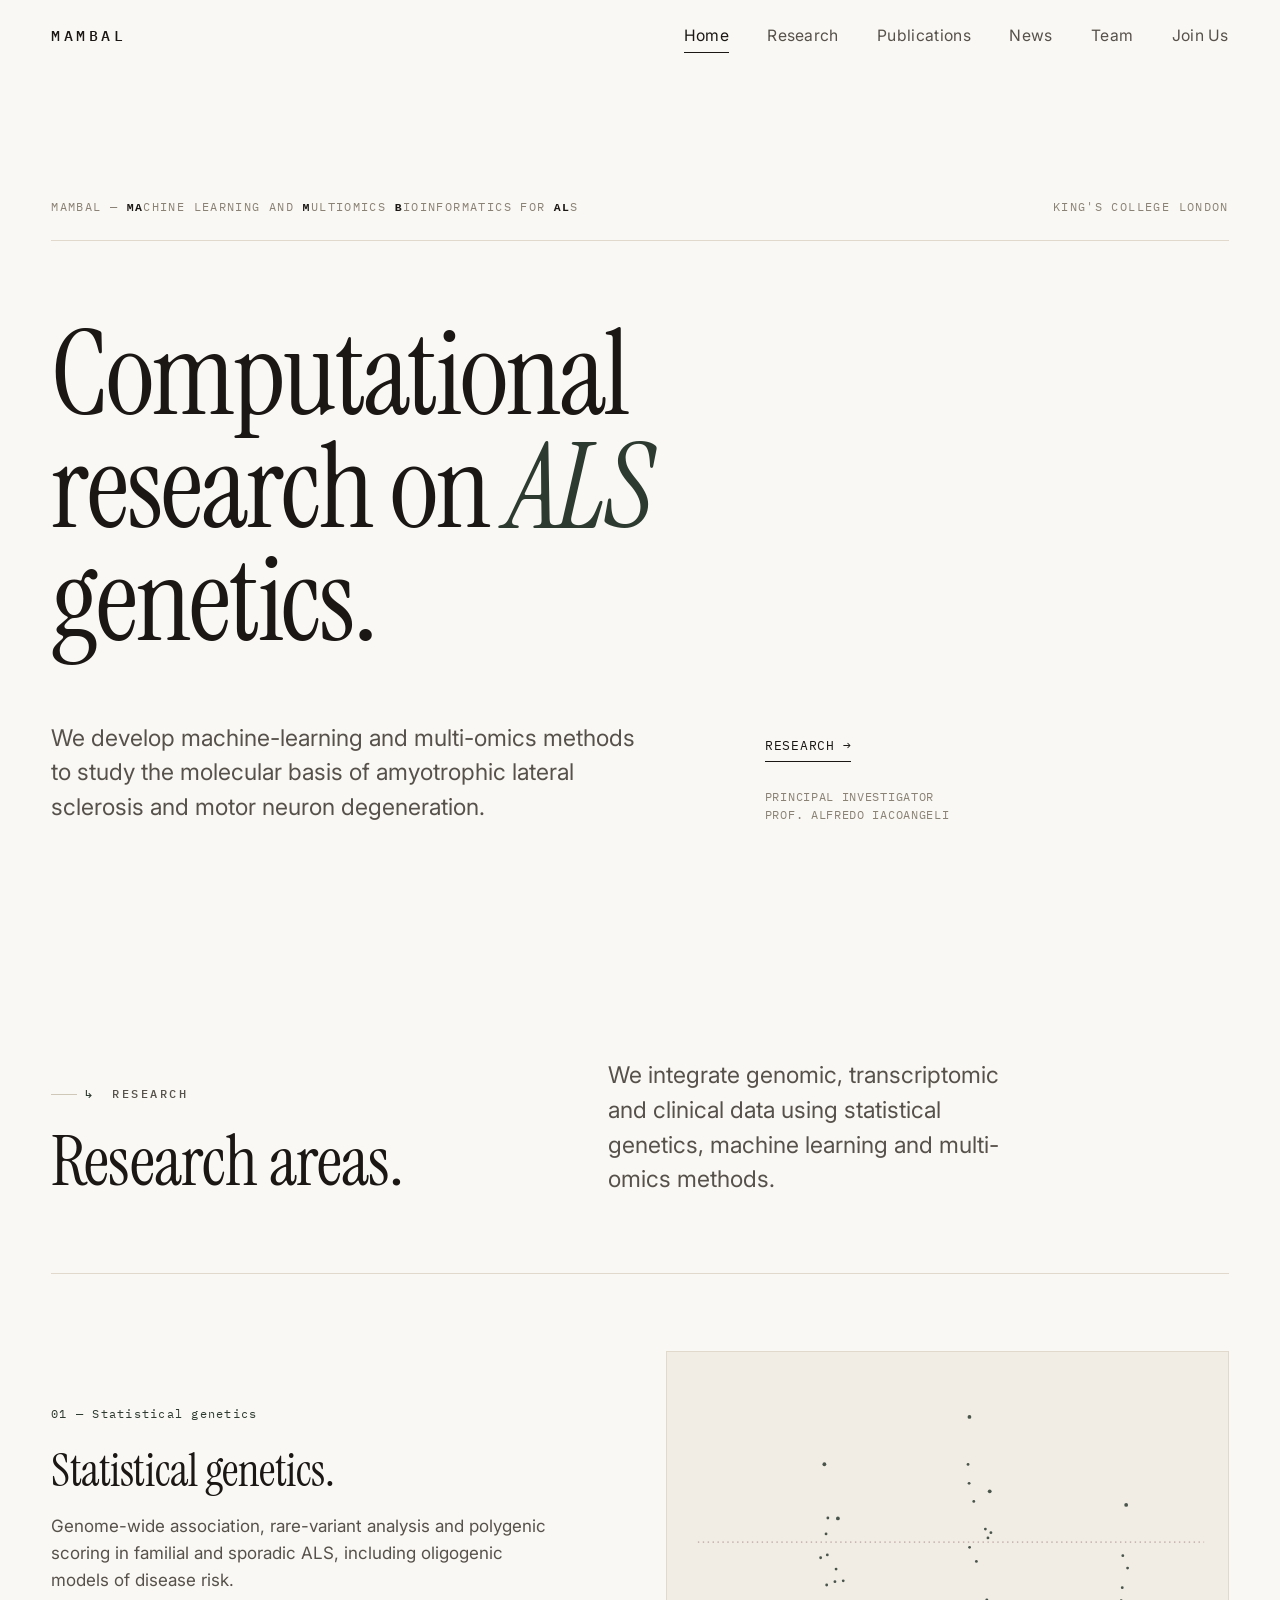
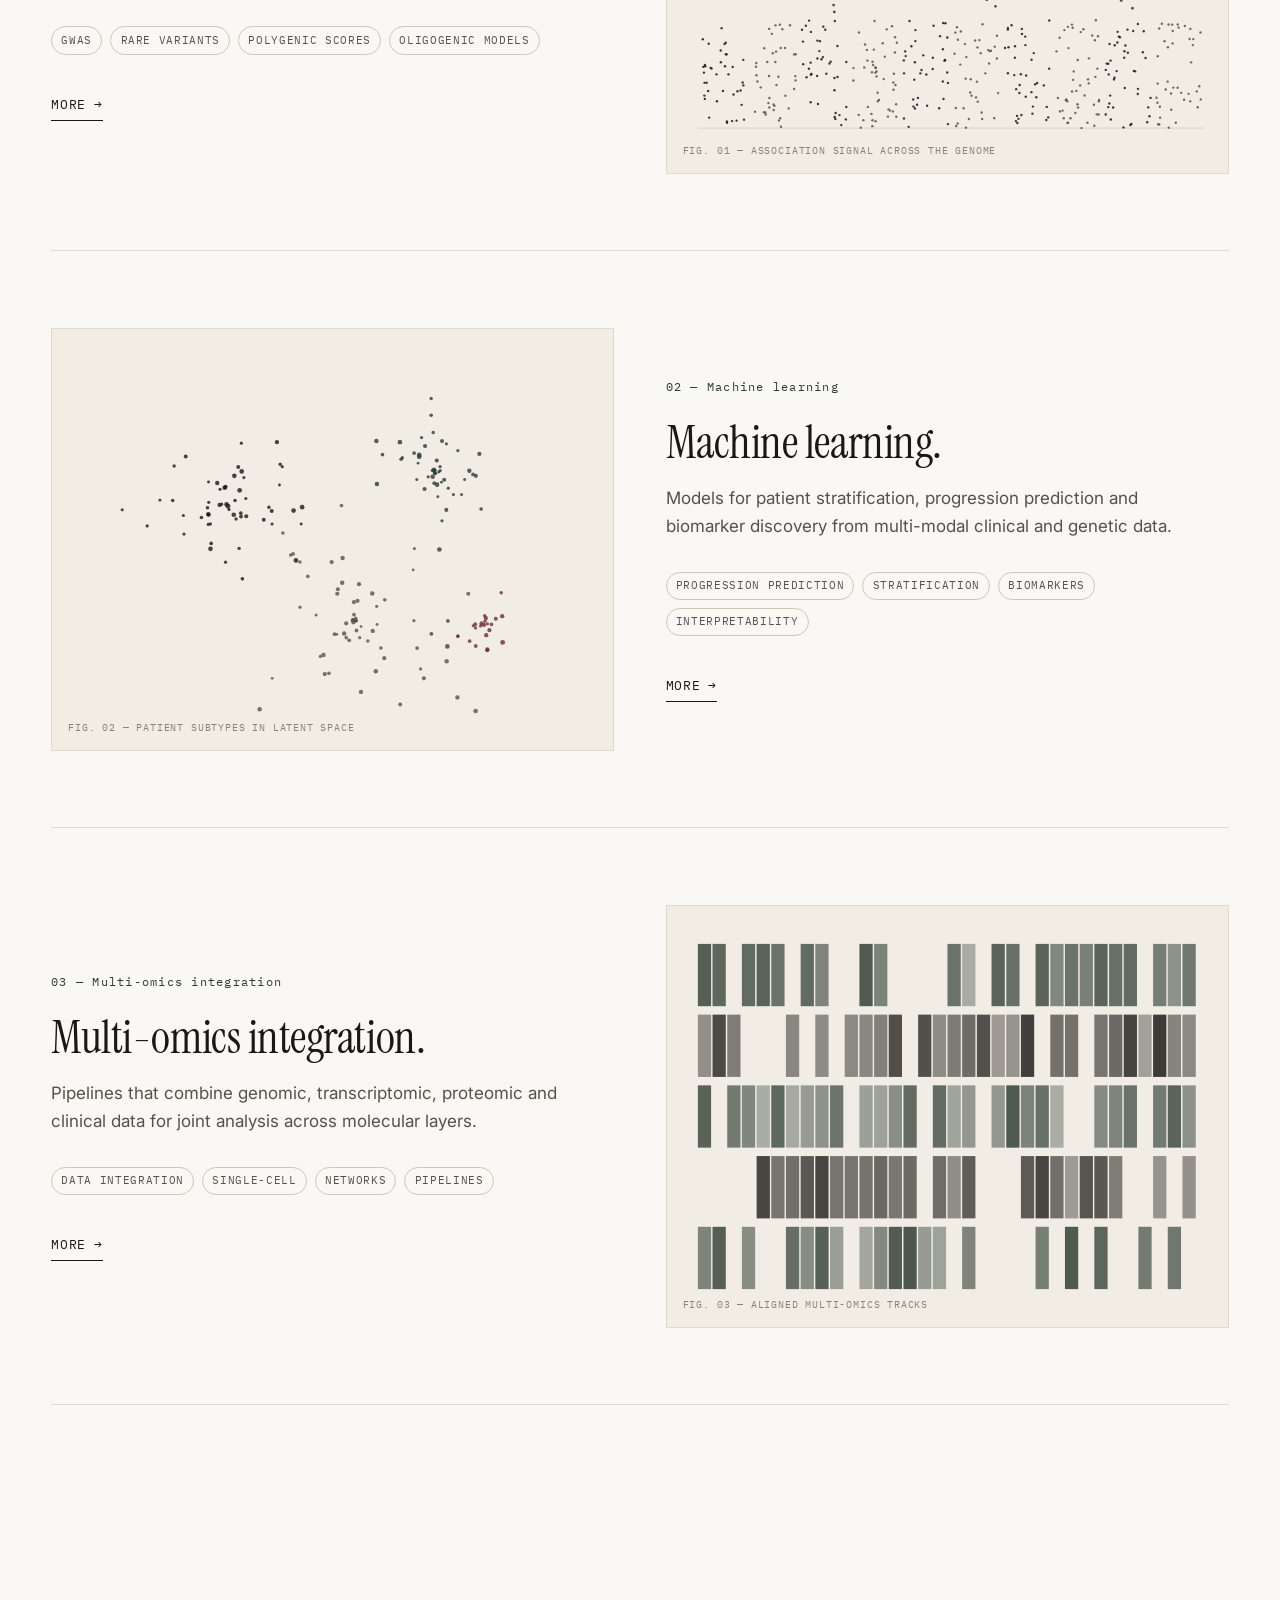
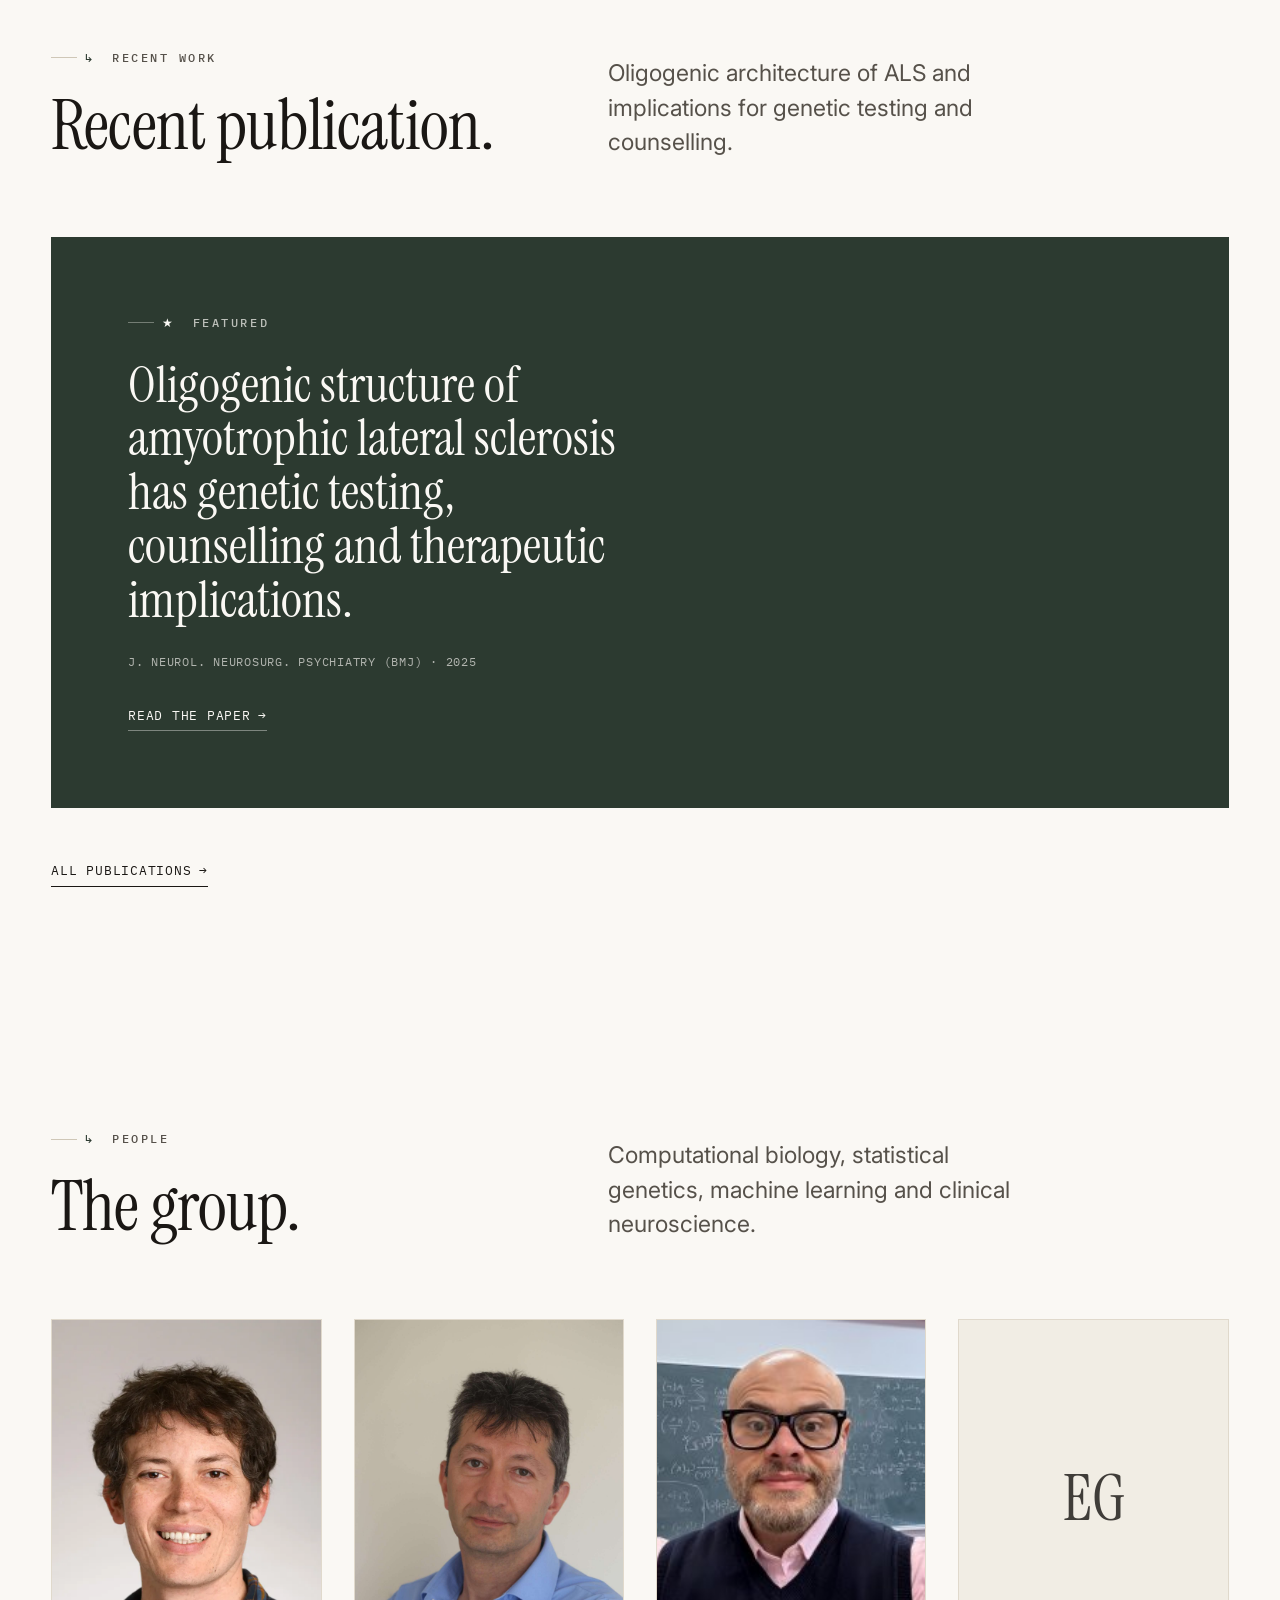
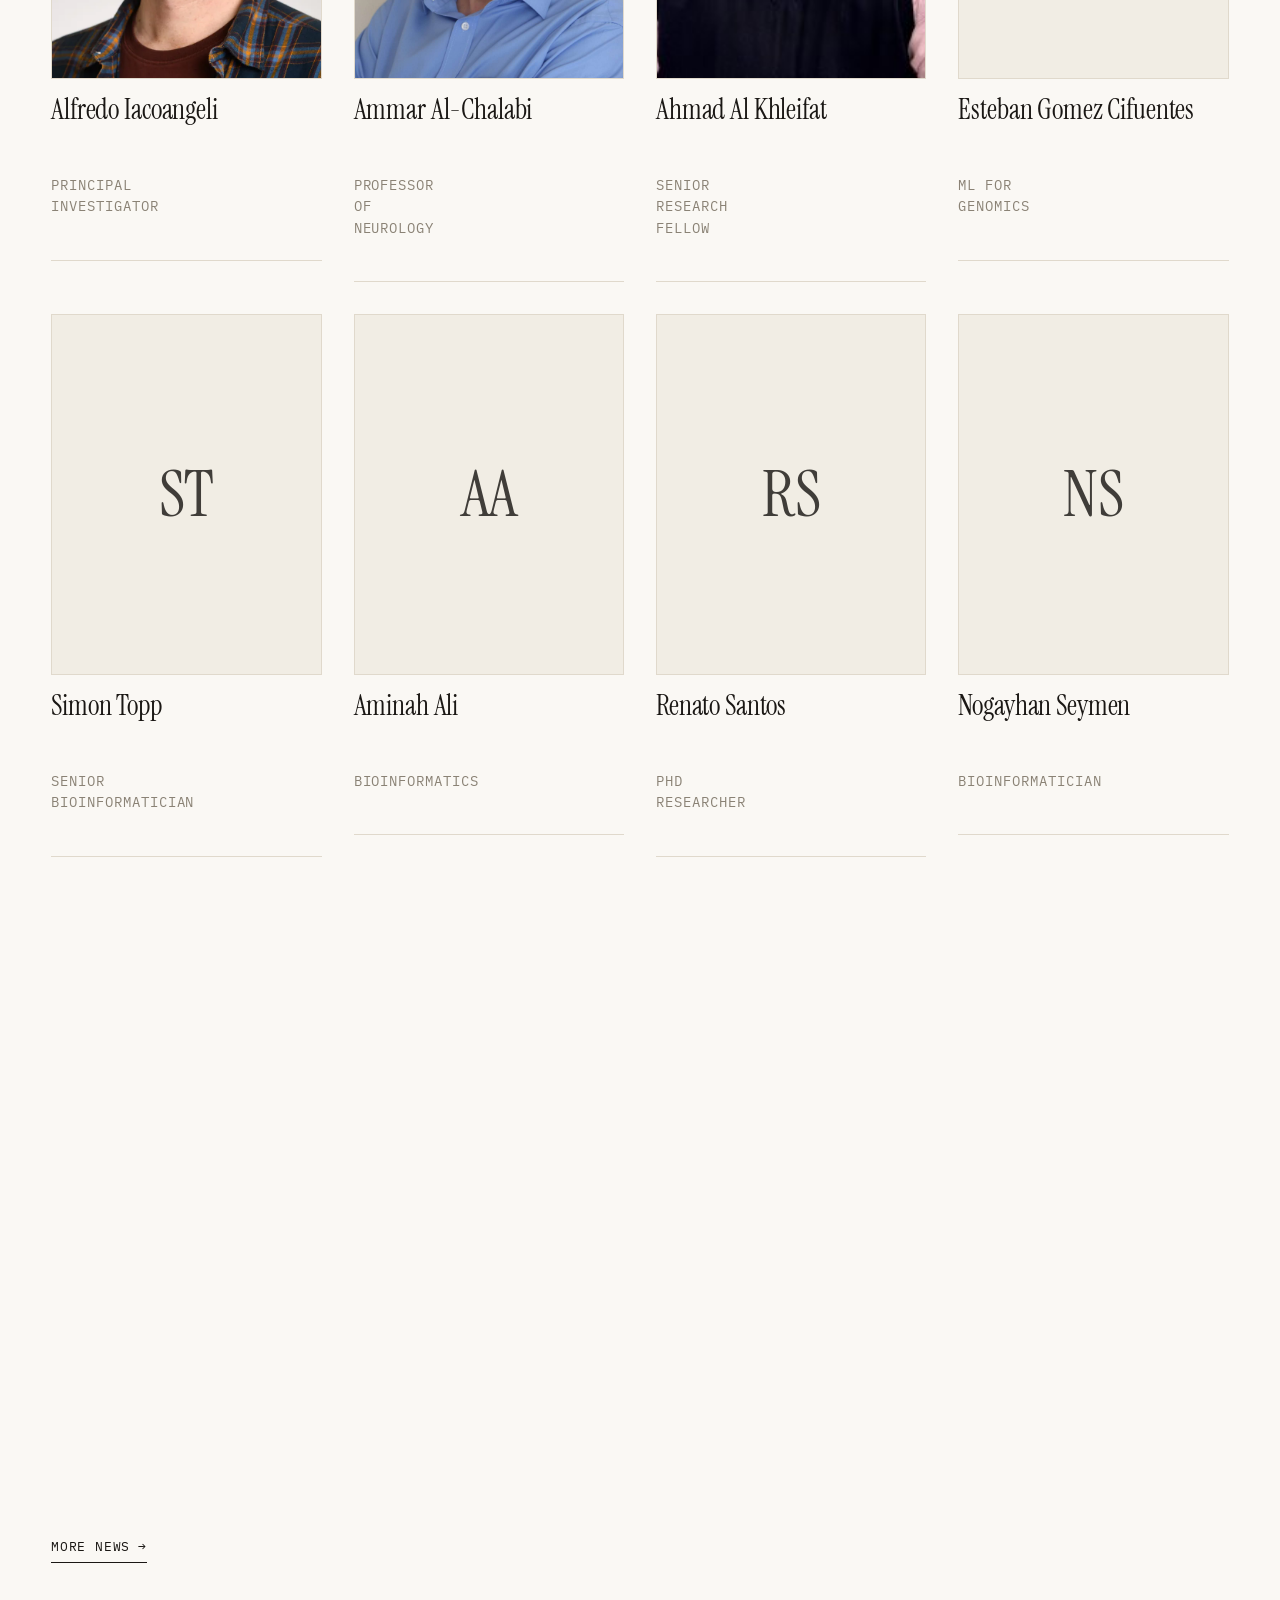
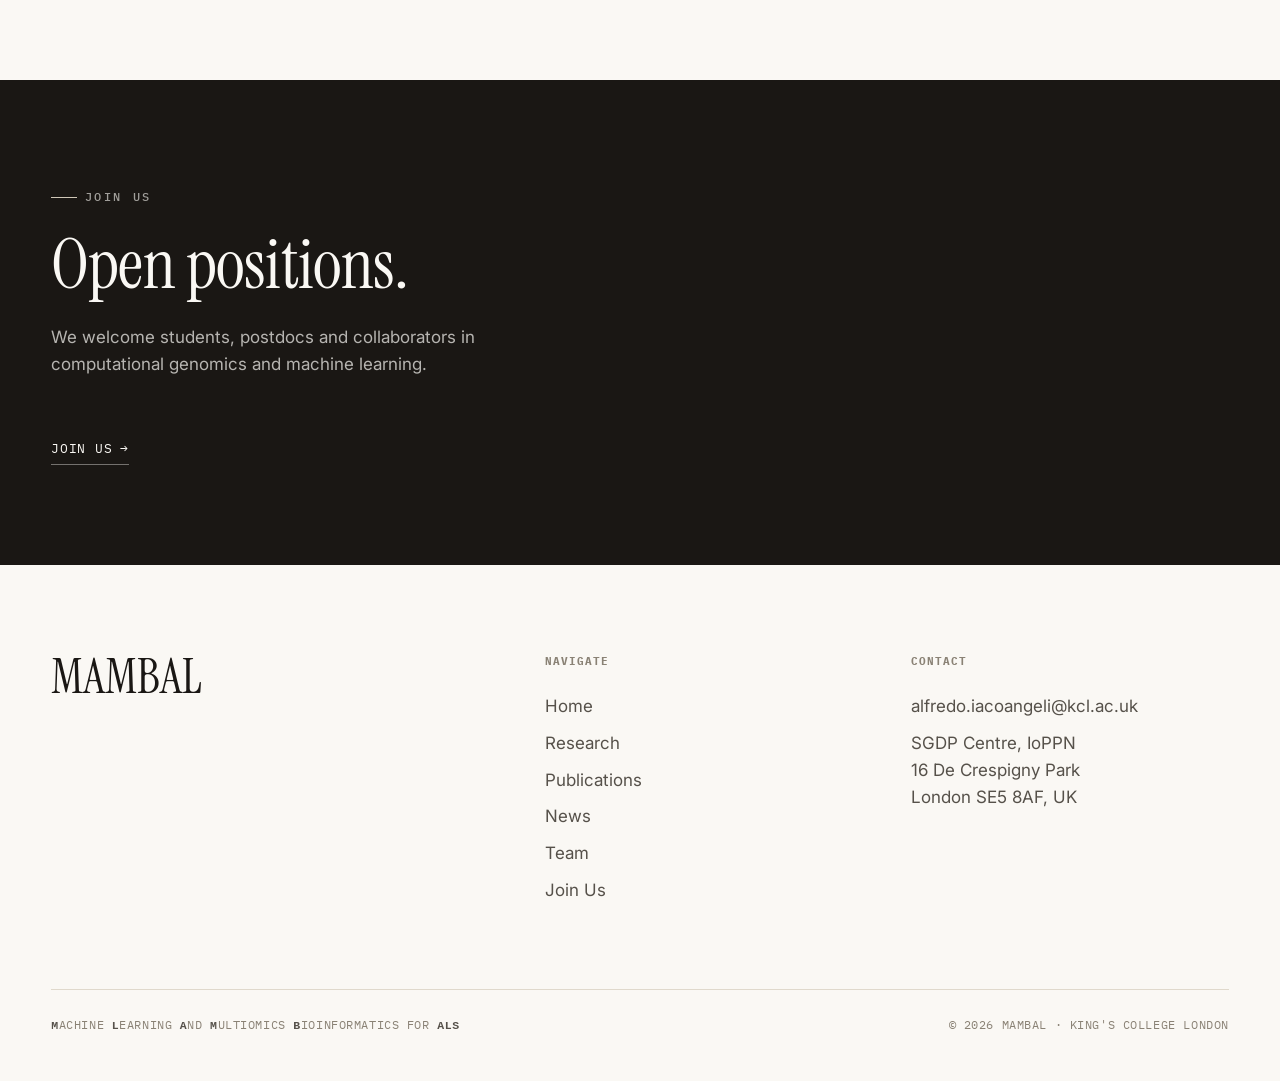
==== commit a18ac94b: "Improve site typography and add faculty photos. Larger nav and team text, MAMBAL acronym styling, tr" ====
--- a/index.html
+++ b/index.html
@@ -20,6 +20,7 @@
       <a href="index.html" aria-current="page">Home</a>
       <a href="research.html">Research</a>
       <a href="publications.html">Publications</a>
+      <a href="news.html">News</a>
       <a href="team.html">Team</a>
       <a href="join.html">Join Us</a>
     </nav>
@@ -31,23 +32,23 @@
   <a href="index.html"><span class="mi">01</span>Home</a>
   <a href="research.html"><span class="mi">02</span>Research</a>
   <a href="publications.html"><span class="mi">03</span>Publications</a>
-  <a href="team.html"><span class="mi">04</span>Team</a>
-  <a href="join.html"><span class="mi">05</span>Join Us</a>
+  <a href="news.html"><span class="mi">04</span>News</a>
+  <a href="team.html"><span class="mi">05</span>Team</a>
+  <a href="join.html"><span class="mi">06</span>Join Us</a>
 </div>
 
 <main>
   <!-- ================= HERO ================= -->
   <section class="hero wrap">
     <div class="hero-meta reveal">
-      <span>MAMBAL — Machine Learning &amp; Multiomics Bioinformatics</span>
+      <span>MAMBAL — <span class="acronym-expansion"><strong>MA</strong>chine Learning And <strong>M</strong>ultiomics <strong>B</strong>ioinformatics for <strong>AL</strong>S</span></span>
       <span>King's College London</span>
-      <span>51.468°N&nbsp;&nbsp;0.094°W</span>
-    </div>
-    <h1 class="reveal" data-d="1">Decoding the genetics of <em>ALS</em>, through computation.</h1>
+    </div>
+    <h1 class="reveal" data-d="1">Computational research on <em>ALS</em> genetics.</h1>
     <div class="hero-foot">
-      <p class="lede reveal" data-d="2">We build machine-learning and multi-omics methods to map the molecular basis of amyotrophic lateral sclerosis and motor neuron degeneration.</p>
+      <p class="lede reveal" data-d="2">We develop machine-learning and multi-omics methods to study the molecular basis of amyotrophic lateral sclerosis and motor neuron degeneration.</p>
       <div class="reveal" data-d="3">
-        <a class="link" href="research.html">View research <span class="arrow">→</span></a>
+        <a class="link" href="research.html">Research <span class="arrow">→</span></a>
         <p style="font-family:var(--mono);font-size:0.72rem;letter-spacing:0.06em;text-transform:uppercase;color:var(--ink-faint);margin-top:1.6rem;">Principal Investigator<br>Prof. Alfredo Iacoangeli</p>
       </div>
     </div>
@@ -58,18 +59,18 @@
     <div class="section-head">
       <div class="reveal">
         <span class="eyebrow"><span class="idx">↳</span>&nbsp;Research</span>
-        <h2 id="research-h" style="margin-top:1.4rem;">Three questions,<br><em>one approach.</em></h2>
-      </div>
-      <p class="lede reveal" data-d="1">Computation is our microscope. We treat the genome, the transcriptome, and the clinic as one connected dataset — and read across them.</p>
+        <h2 id="research-h" style="margin-top:1.4rem;">Research areas.</h2>
+      </div>
+      <p class="lede reveal" data-d="1">We integrate genomic, transcriptomic and clinical data using statistical genetics, machine learning and multi-omics methods.</p>
     </div>
 
     <article class="theme reveal">
       <div class="theme-text">
         <span class="theme-num">01 — Statistical genetics</span>
-        <h3>The genetics of risk and resilience.</h3>
-        <p>Genome-wide association, rare-variant analysis and polygenic scoring across familial and sporadic ALS — including the oligogenic architecture now reshaping how risk is understood and tested.</p>
+        <h3>Statistical genetics.</h3>
+        <p>Genome-wide association, rare-variant analysis and polygenic scoring in familial and sporadic ALS, including oligogenic models of disease risk.</p>
         <div class="theme-tags"><span>GWAS</span><span>Rare variants</span><span>Polygenic scores</span><span>Oligogenic models</span></div>
-        <a class="link" href="research.html">Explore <span class="arrow">→</span></a>
+        <a class="link" href="research.html">More <span class="arrow">→</span></a>
       </div>
       <figure class="theme-figure">
         <img src="img/fig-manhattan.svg" alt="Manhattan plot showing genome-wide association peaks">
@@ -80,10 +81,10 @@
     <article class="theme flip reveal">
       <div class="theme-text">
         <span class="theme-num">02 — Machine learning</span>
-        <h3>Models that anticipate the disease.</h3>
-        <p>Statistical and deep-learning models for stratifying patients, predicting progression, and surfacing biomarkers from multi-modal clinical and genetic data — built to be interpretable, not just accurate.</p>
+        <h3>Machine learning.</h3>
+        <p>Models for patient stratification, progression prediction and biomarker discovery from multi-modal clinical and genetic data.</p>
         <div class="theme-tags"><span>Progression prediction</span><span>Stratification</span><span>Biomarkers</span><span>Interpretability</span></div>
-        <a class="link" href="research.html">Explore <span class="arrow">→</span></a>
+        <a class="link" href="research.html">More <span class="arrow">→</span></a>
       </div>
       <figure class="theme-figure">
         <img src="img/fig-embedding.svg" alt="Two-dimensional embedding showing patient subtype clusters">
@@ -94,10 +95,10 @@
     <article class="theme reveal">
       <div class="theme-text">
         <span class="theme-num">03 — Multi-omics integration</span>
-        <h3>Many layers, one biology.</h3>
-        <p>Pipelines that harmonise genomic, transcriptomic, proteomic and clinical data so that signals invisible in any single layer become legible when the layers are read together.</p>
+        <h3>Multi-omics integration.</h3>
+        <p>Pipelines that combine genomic, transcriptomic, proteomic and clinical data for joint analysis across molecular layers.</p>
         <div class="theme-tags"><span>Data integration</span><span>Single-cell</span><span>Networks</span><span>Pipelines</span></div>
-        <a class="link" href="research.html">Explore <span class="arrow">→</span></a>
+        <a class="link" href="research.html">More <span class="arrow">→</span></a>
       </div>
       <figure class="theme-figure">
         <img src="img/fig-omics.svg" alt="Stacked tracks representing integrated multi-omics layers">
@@ -111,9 +112,9 @@
     <div class="section-head">
       <div class="reveal">
         <span class="eyebrow"><span class="idx">↳</span>&nbsp;Recent work</span>
-        <h2 id="pub-h" style="margin-top:1.4rem;">Featured<br><em>publication.</em></h2>
-      </div>
-      <p class="lede reveal" data-d="1">A finding with direct consequences for how ALS is tested, counselled and treated.</p>
+        <h2 id="pub-h" style="margin-top:1.4rem;">Recent publication.</h2>
+      </div>
+      <p class="lede reveal" data-d="1">Oligogenic architecture of ALS and implications for genetic testing and counselling.</p>
     </div>
 
     <a class="featured reveal" href="https://jnnp.bmj.com/content/96/10/928.abstract">
@@ -128,12 +129,6 @@
     </div>
   </section>
 
-  <!-- ================= STATEMENT ================= -->
-  <section class="statement wrap">
-    <blockquote class="reveal">Every motor neuron that fails leaves a signature in the data. Our work is to <em>read it.</em></blockquote>
-    <p class="src reveal" data-d="1">— The MAMBAL group, King's College London</p>
-  </section>
-
   <!-- ================= PEOPLE ================= -->
   <section class="wrap" id="people" aria-labelledby="people-h">
     <div class="section-head">
@@ -141,13 +136,13 @@
         <span class="eyebrow"><span class="idx">↳</span>&nbsp;People</span>
         <h2 id="people-h" style="margin-top:1.4rem;">The group.</h2>
       </div>
-      <p class="lede reveal" data-d="1">An interdisciplinary team spanning computational biology, statistical genetics, machine learning and clinical neuroscience.</p>
+      <p class="lede reveal" data-d="1">Computational biology, statistical genetics, machine learning and clinical neuroscience.</p>
     </div>
 
     <div class="people-grid">
-      <div class="person reveal"><div class="portrait" style="--accent:var(--forest)"><span class="initials">AI</span></div><h4>Alfredo Iacoangeli</h4><p class="role">Principal Investigator</p></div>
-      <div class="person reveal" data-d="1"><div class="portrait" style="--accent:var(--burgundy)"><span class="initials">AC</span></div><h4>Ammar Al-Chalabi</h4><p class="role">Professor of Neurology</p></div>
-      <div class="person reveal" data-d="2"><div class="portrait" style="--accent:var(--ink)"><span class="initials">AK</span></div><h4>Ahmad Al Khleifat</h4><p class="role">Senior Research Fellow</p></div>
+      <div class="person reveal"><div class="portrait" style="--accent:var(--forest)"><img src="img/alfredo.webp" alt="Alfredo Iacoangeli"></div><h4>Alfredo Iacoangeli</h4><p class="role">Principal Investigator</p></div>
+      <div class="person reveal" data-d="1"><div class="portrait" style="--accent:var(--burgundy)"><img src="img/ammar.jpg" alt="Ammar Al-Chalabi"></div><h4>Ammar Al-Chalabi</h4><p class="role">Professor of Neurology</p></div>
+      <div class="person reveal" data-d="2"><div class="portrait" style="--accent:var(--ink)"><img src="img/aak.jpeg" alt="Ahmad Al Khleifat"></div><h4>Ahmad Al Khleifat</h4><p class="role">Senior Research Fellow</p></div>
       <div class="person reveal" data-d="3"><div class="portrait" style="--accent:var(--forest)"><span class="initials">EG</span></div><h4>Esteban Gomez Cifuentes</h4><p class="role">ML for Genomics</p></div>
       <div class="person reveal"><div class="portrait" style="--accent:var(--ink)"><span class="initials">ST</span></div><h4>Simon Topp</h4><p class="role">Senior Bioinformatician</p></div>
       <div class="person reveal" data-d="1"><div class="portrait" style="--accent:var(--burgundy)"><span class="initials">AA</span></div><h4>Aminah Ali</h4><p class="role">Bioinformatics</p></div>
@@ -155,7 +150,7 @@
       <div class="person reveal" data-d="3"><div class="portrait" style="--accent:var(--ink)"><span class="initials">NS</span></div><h4>Nogayhan Seymen</h4><p class="role">Bioinformatician</p></div>
     </div>
     <div style="margin-top:clamp(2.2rem,4vw,3rem);" class="reveal">
-      <a class="link" href="team.html">Meet the full team <span class="arrow">→</span></a>
+      <a class="link" href="team.html">Full team <span class="arrow">→</span></a>
     </div>
   </section>
 
@@ -168,9 +163,10 @@
       </div>
     </div>
     <div class="notes reveal">
-      <div class="note"><span class="when">2025</span><p><span class="tag">Publication</span>Our work on the oligogenic structure of ALS appears in the BMJ <em>Journal of Neurology, Neurosurgery &amp; Psychiatry</em>.</p></div>
-      <div class="note"><span class="when">Ongoing</span><p><span class="tag">Recruiting</span>PhD and postdoctoral positions are open in computational genomics and machine learning for biomedicine.</p></div>
-      <div class="note"><span class="when">Ongoing</span><p><span class="tag">Collaboration</span>Active partnerships with Project MinE, Answer ALS and the UK MND research community.</p></div>
+      <div class="note"><span class="when">2025</span><p><span class="tag">Publication</span>Our work on the oligogenic structure of ALS is published in the BMJ <em>Journal of Neurology, Neurosurgery &amp; Psychiatry</em>.</p></div>
+    </div>
+    <div style="margin-top:clamp(2rem,4vw,3rem);" class="reveal">
+      <a class="link" href="news.html">More news <span class="arrow">→</span></a>
     </div>
   </section>
 </main>
@@ -179,9 +175,9 @@
 <section class="band">
   <div class="wrap">
     <span class="eyebrow" style="color:rgba(250,248,244,0.6)">Join us</span>
-    <h2 class="reveal" style="margin-top:1.4rem;">Bring your method <em>to the question.</em></h2>
-    <p class="reveal" data-d="1">We welcome students, postdocs and collaborators who want to apply computation to one of neurology's hardest problems.</p>
-    <div class="band-foot reveal" data-d="2"><a class="link on-dark" href="join.html">See open positions <span class="arrow">→</span></a></div>
+    <h2 class="reveal" style="margin-top:1.4rem;">Open positions.</h2>
+    <p class="reveal" data-d="1">We welcome students, postdocs and collaborators in computational genomics and machine learning.</p>
+    <div class="band-foot reveal" data-d="2"><a class="link on-dark" href="join.html">Join us <span class="arrow">→</span></a></div>
   </div>
 </section>
 
@@ -195,6 +191,7 @@
         <a href="index.html">Home</a>
         <a href="research.html">Research</a>
         <a href="publications.html">Publications</a>
+        <a href="news.html">News</a>
         <a href="team.html">Team</a>
         <a href="join.html">Join Us</a>
       </div>
@@ -205,8 +202,8 @@
       </div>
     </div>
     <div class="footer-bottom">
-      <span>Machine Learning &amp; Multiomics Bioinformatics for ALS</span>
-      <span>© 2025 MAMBAL · King's College London</span>
+      <span class="acronym-expansion"><strong>M</strong>achine <strong>L</strong>earning <strong>A</strong>nd <strong>M</strong>ultiomics <strong>B</strong>ioinformatics for <strong>ALS</strong></span>
+      <span>© 2026 MAMBAL · King's College London</span>
     </div>
   </div>
 </footer>
--- a/css/styles.css
+++ b/css/styles.css
@@ -153,7 +153,7 @@
 }
 .nav-links { display: flex; gap: clamp(1.4rem, 3vw, 2.8rem); }
 .nav-links a {
-  font-size: 0.82rem;
+  font-size: 0.98rem;
   letter-spacing: 0.02em;
   color: var(--ink-soft);
   position: relative;
@@ -209,6 +209,10 @@
   color: var(--ink-faint); text-transform: uppercase;
   border-bottom: 1px solid var(--line);
   padding-bottom: 1.4rem; margin-bottom: clamp(2.5rem, 6vw, 5rem);
+}
+.acronym-expansion strong {
+  font-weight: 600;
+  color: var(--ink);
 }
 .hero h1 {
   font-family: var(--serif);
@@ -367,6 +371,13 @@
   display: grid; place-items: center;
   transition: transform 0.6s var(--ease);
 }
+.portrait img {
+  position: absolute; inset: 0;
+  width: 100%; height: 100%;
+  object-fit: cover; object-position: center top;
+  transition: transform 0.6s var(--ease);
+}
+.person:hover .portrait img { transform: scale(1.04); }
 .person:hover .portrait { transform: translateY(-4px); }
 .portrait .initials {
   font-family: var(--serif); font-size: clamp(2.5rem, 6vw, 4rem);
@@ -381,8 +392,8 @@
   transition: opacity 0.5s var(--ease);
 }
 .person:hover .portrait::after { opacity: 0.10; }
-.person h4 { font-family: var(--serif); font-size: 1.4rem; line-height: 1.1; letter-spacing: -0.005em; }
-.person .role { font-family: var(--mono); font-size: 0.7rem; letter-spacing: 0.07em; text-transform: uppercase; color: var(--ink-faint); margin-top: 0.45rem; }
+.person h4 { font-family: var(--serif); font-size: 1.75rem; line-height: 1.1; letter-spacing: -0.005em; }
+.person .role { font-family: var(--mono); font-size: 0.85rem; letter-spacing: 0.07em; text-transform: uppercase; color: var(--ink-faint); margin-top: 0.45rem; }
 
 /* PI feature row */
 .pi {
@@ -471,6 +482,7 @@
 .collab h4 { font-family: var(--mono); font-size: 0.74rem; letter-spacing: 0.1em; text-transform: uppercase; color: var(--forest); padding-bottom: 1.1rem; border-bottom: 1px solid var(--line); margin-bottom: 1.1rem; }
 .collab li { padding: 0.55rem 0; border-bottom: 1px solid var(--line); font-size: 1.05rem; }
 .collab li:last-child { border-bottom: 0; }
+.collab--single ul { border-top: 1px solid var(--line); max-width: 36ch; }
 
 /* ============================================================
    Team page groups
@@ -525,6 +537,7 @@
   border-top: 1px solid var(--line); padding-top: 1.6rem;
   font-family: var(--mono); font-size: 0.72rem; letter-spacing: 0.05em; color: var(--ink-faint); text-transform: uppercase;
 }
+.footer-bottom .acronym-expansion strong { color: var(--ink-soft); }
 
 /* ============================================================
    Scroll reveal
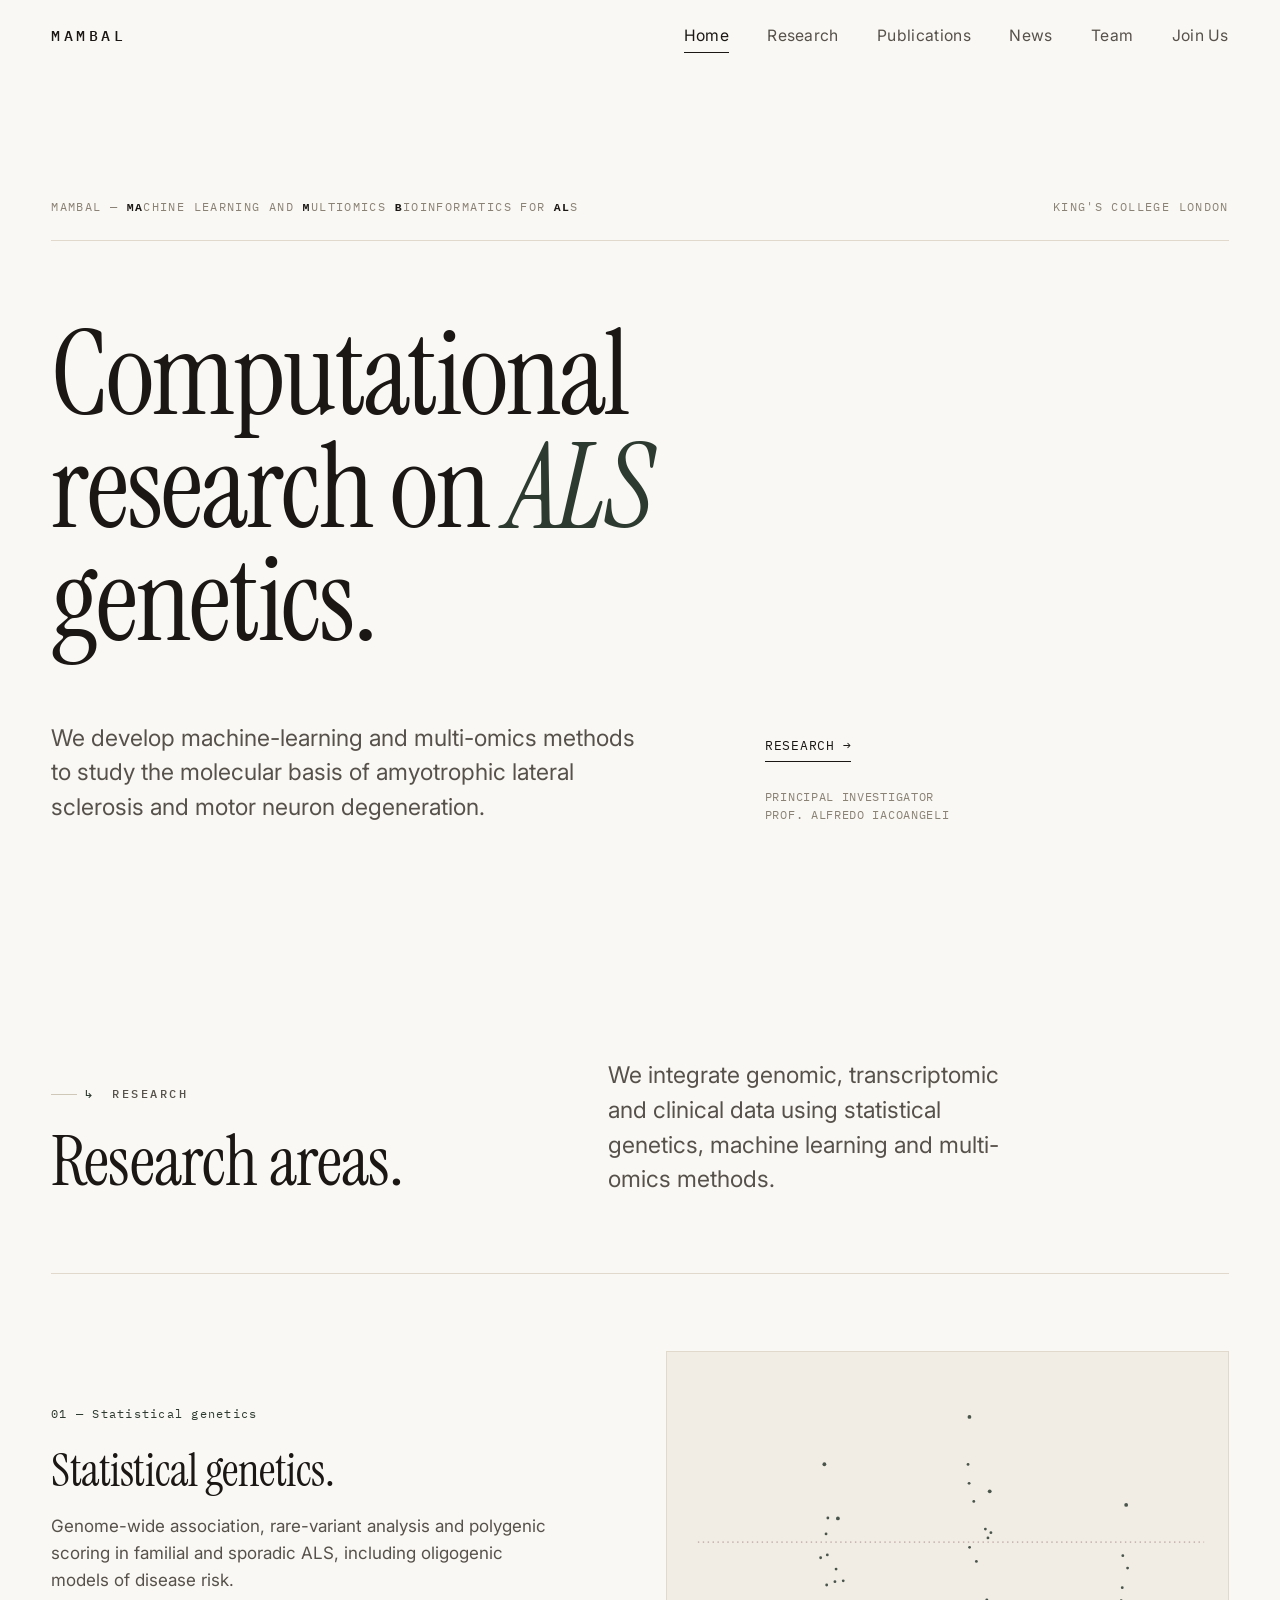
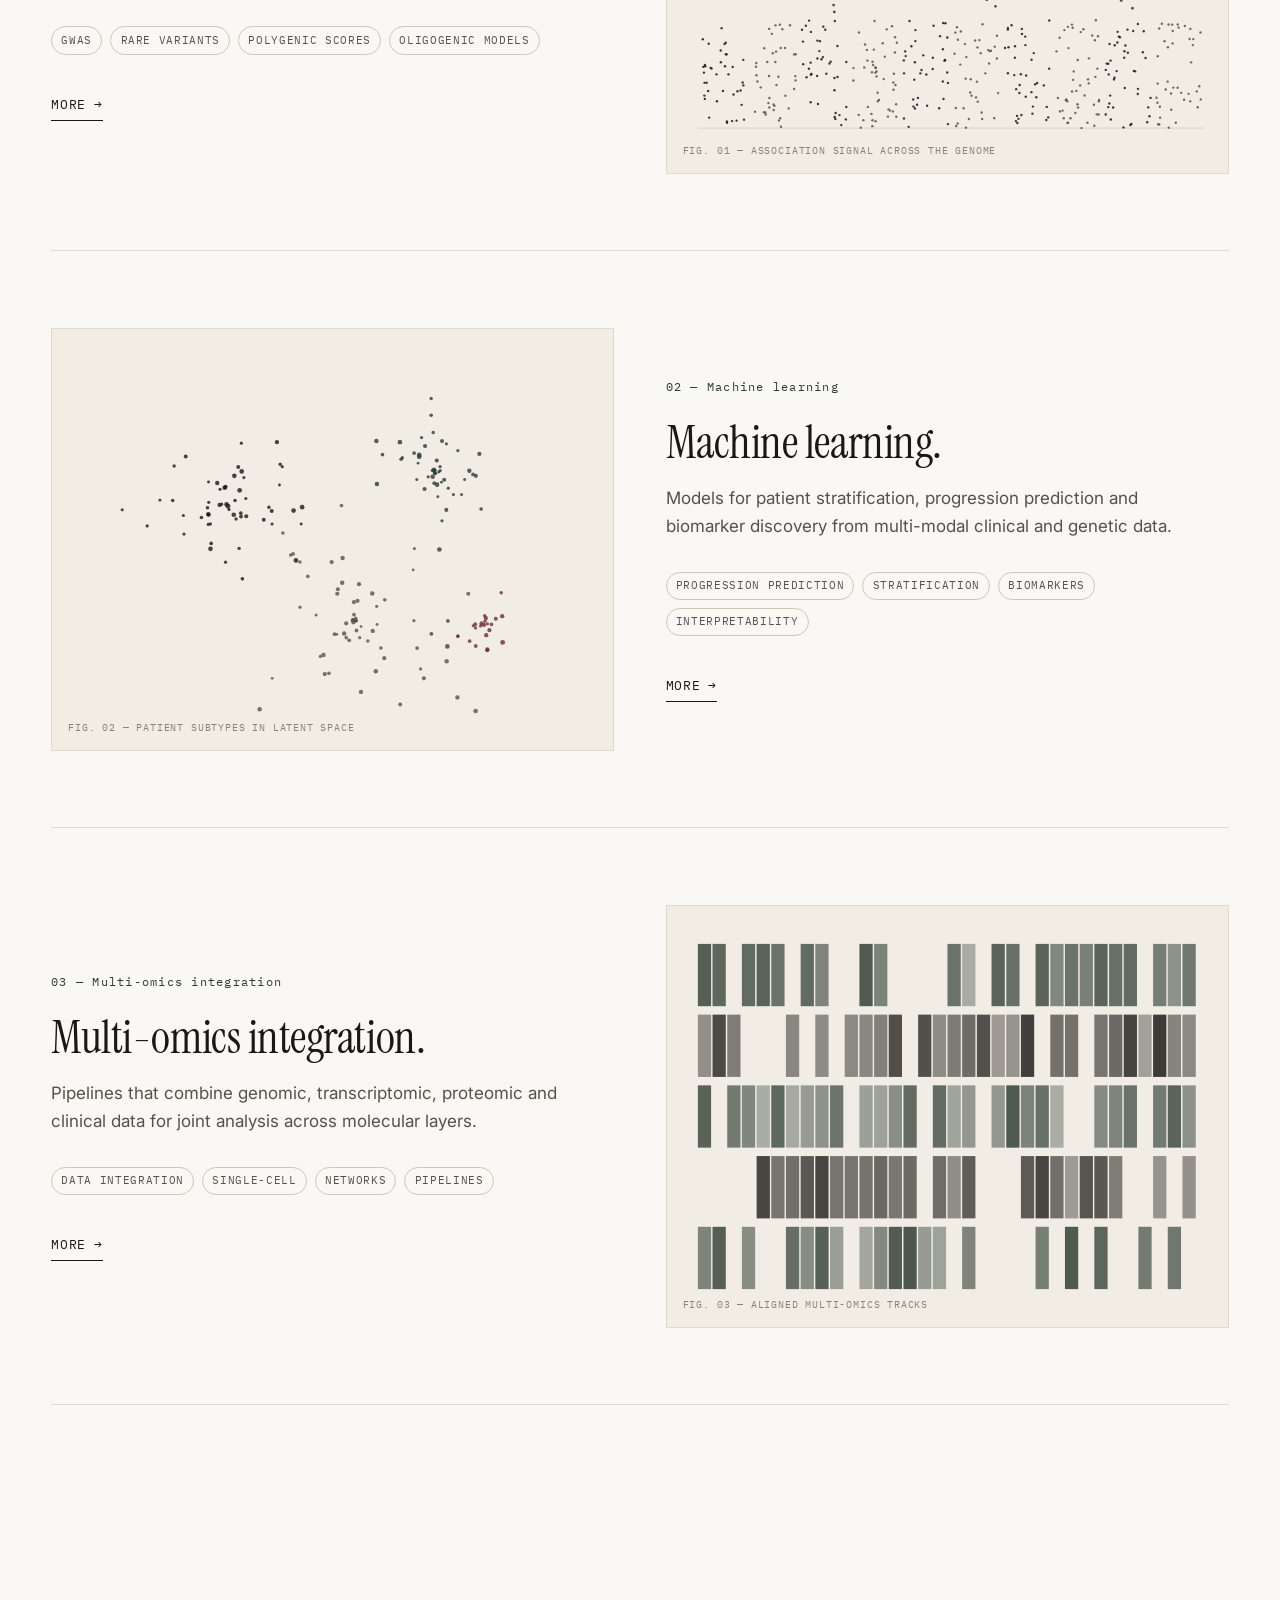
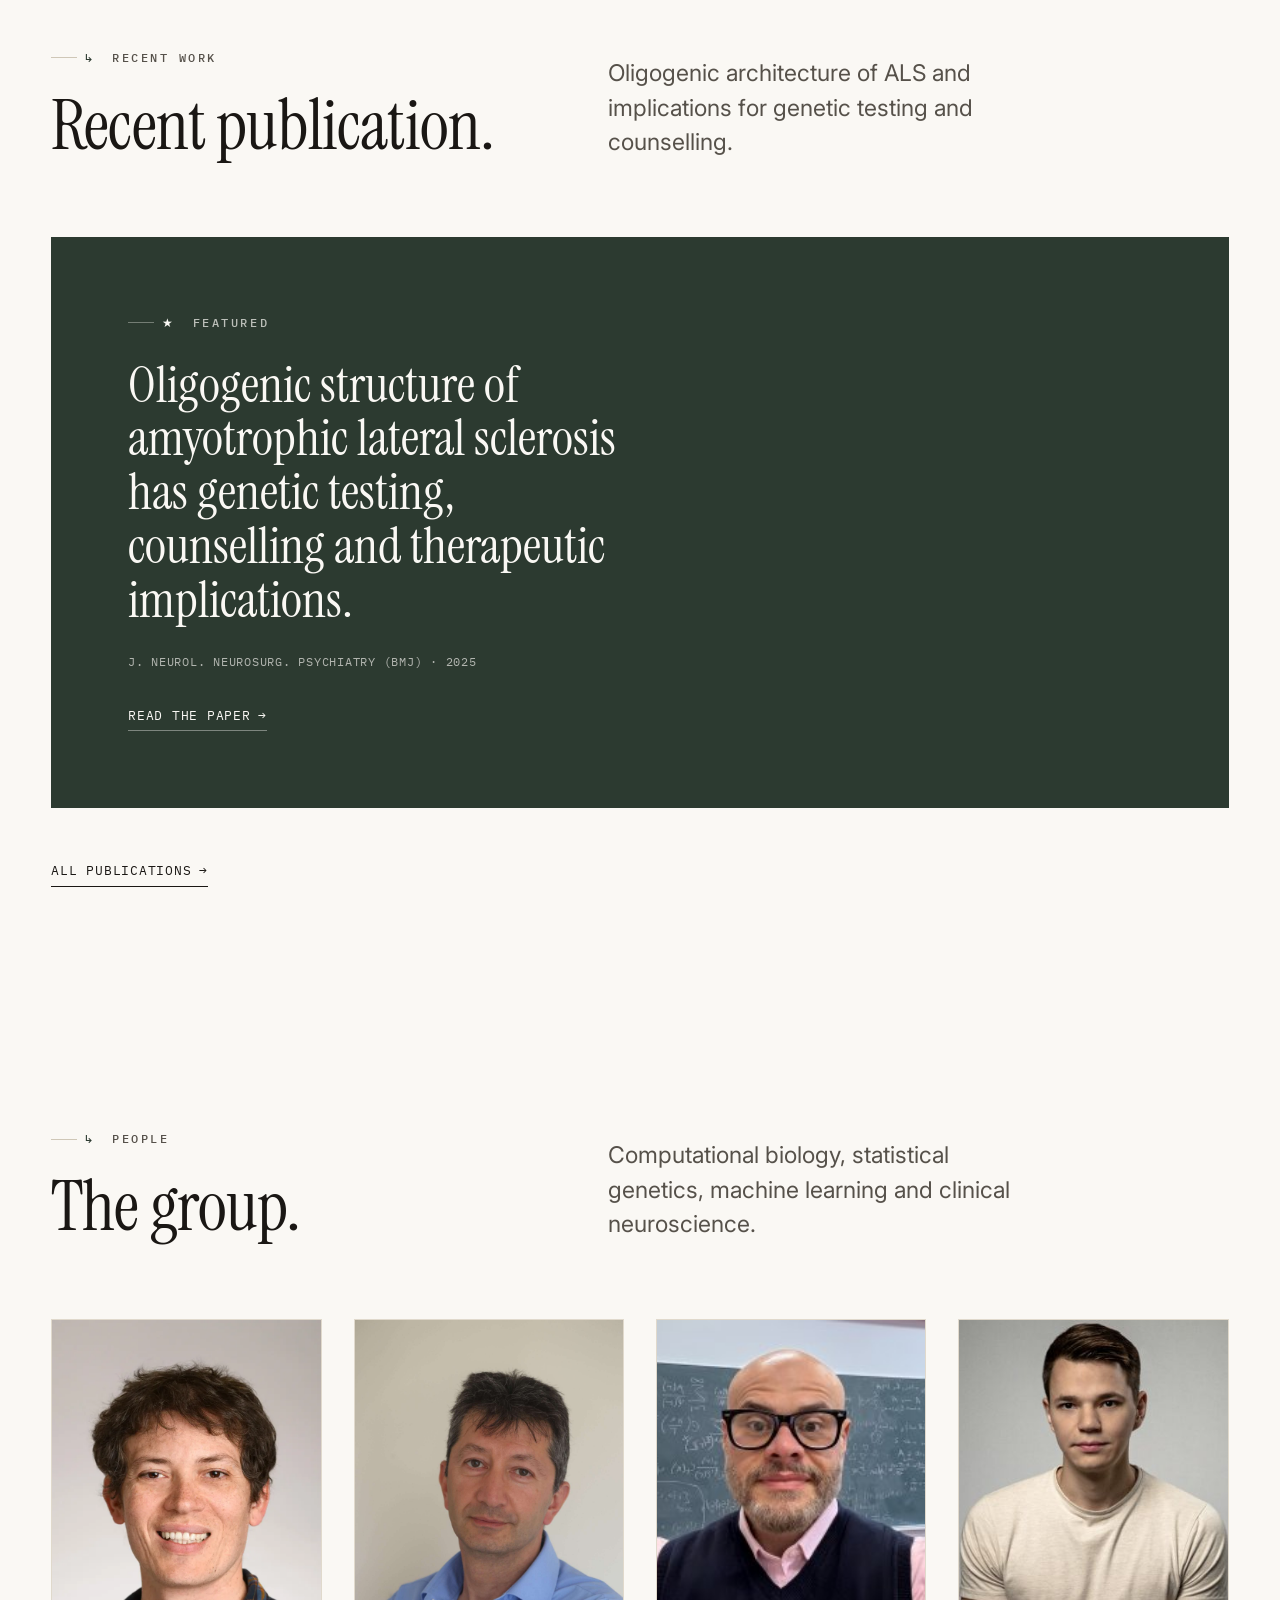
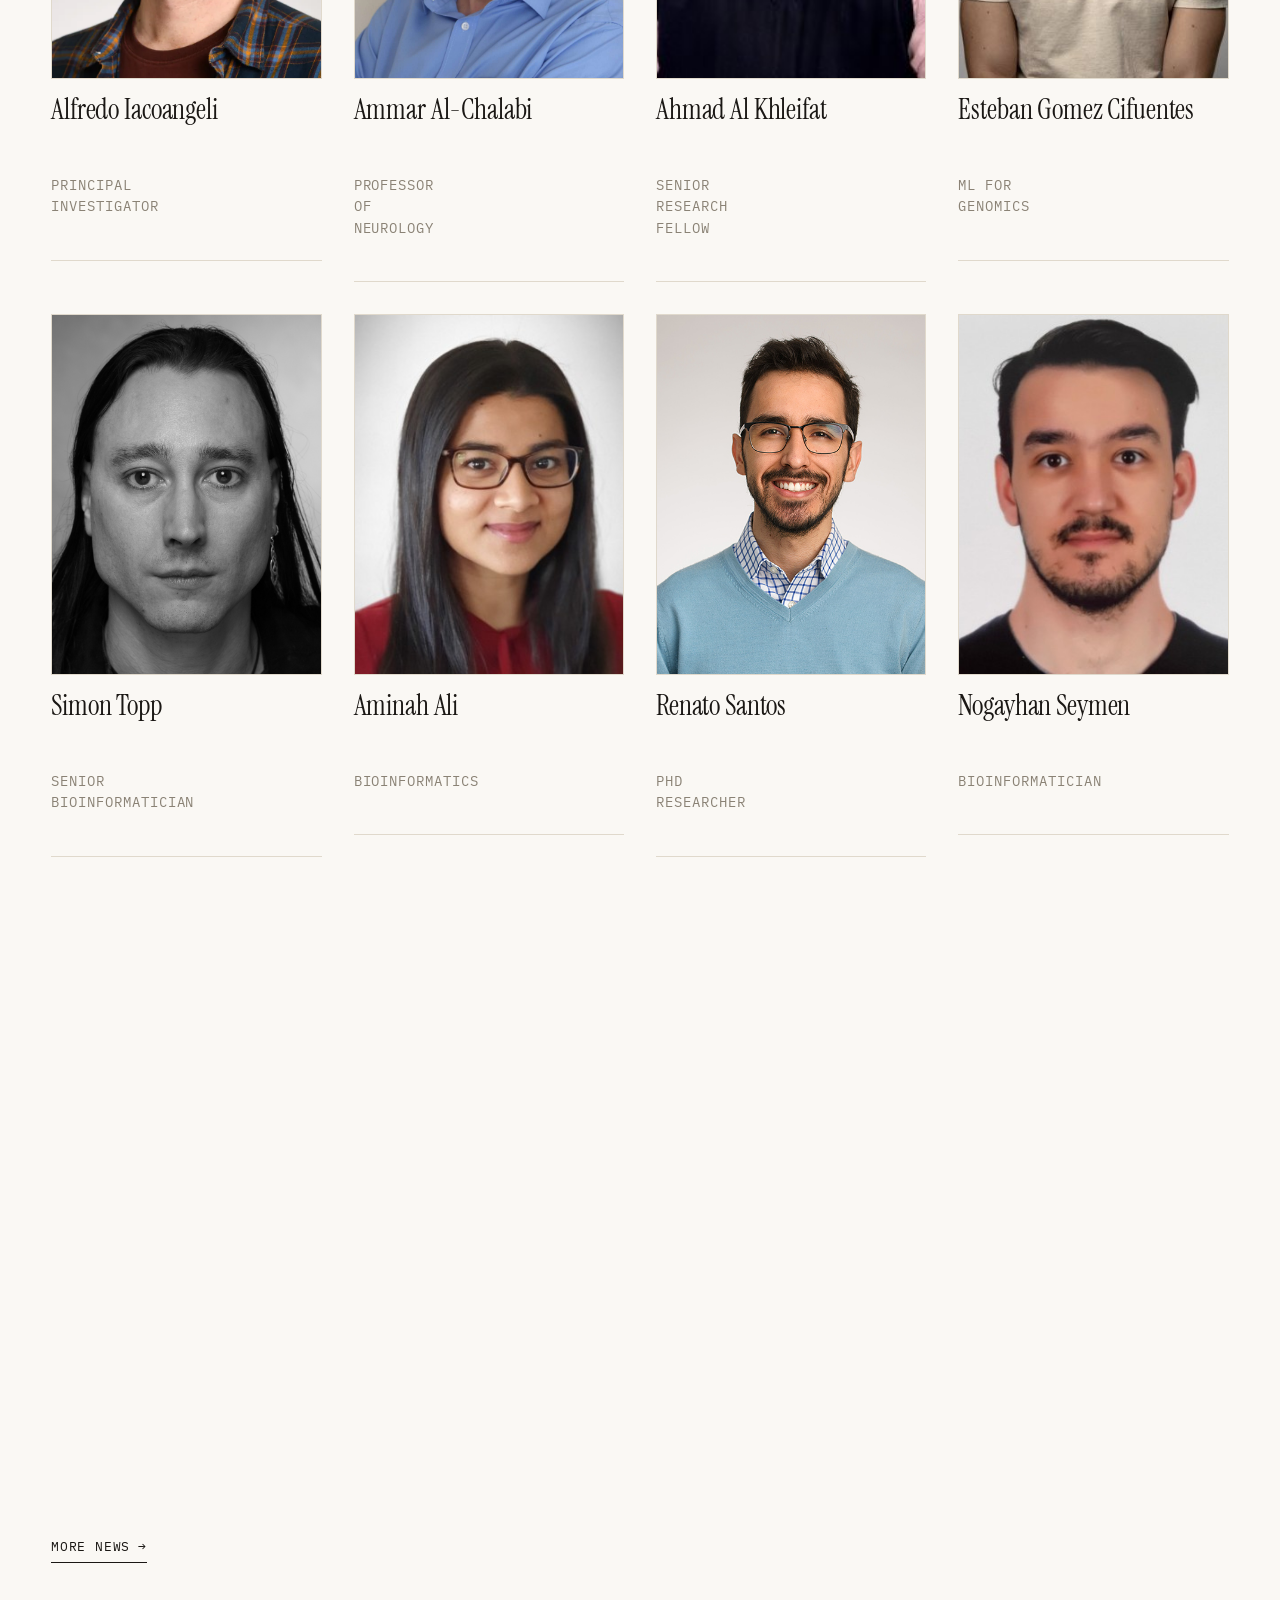
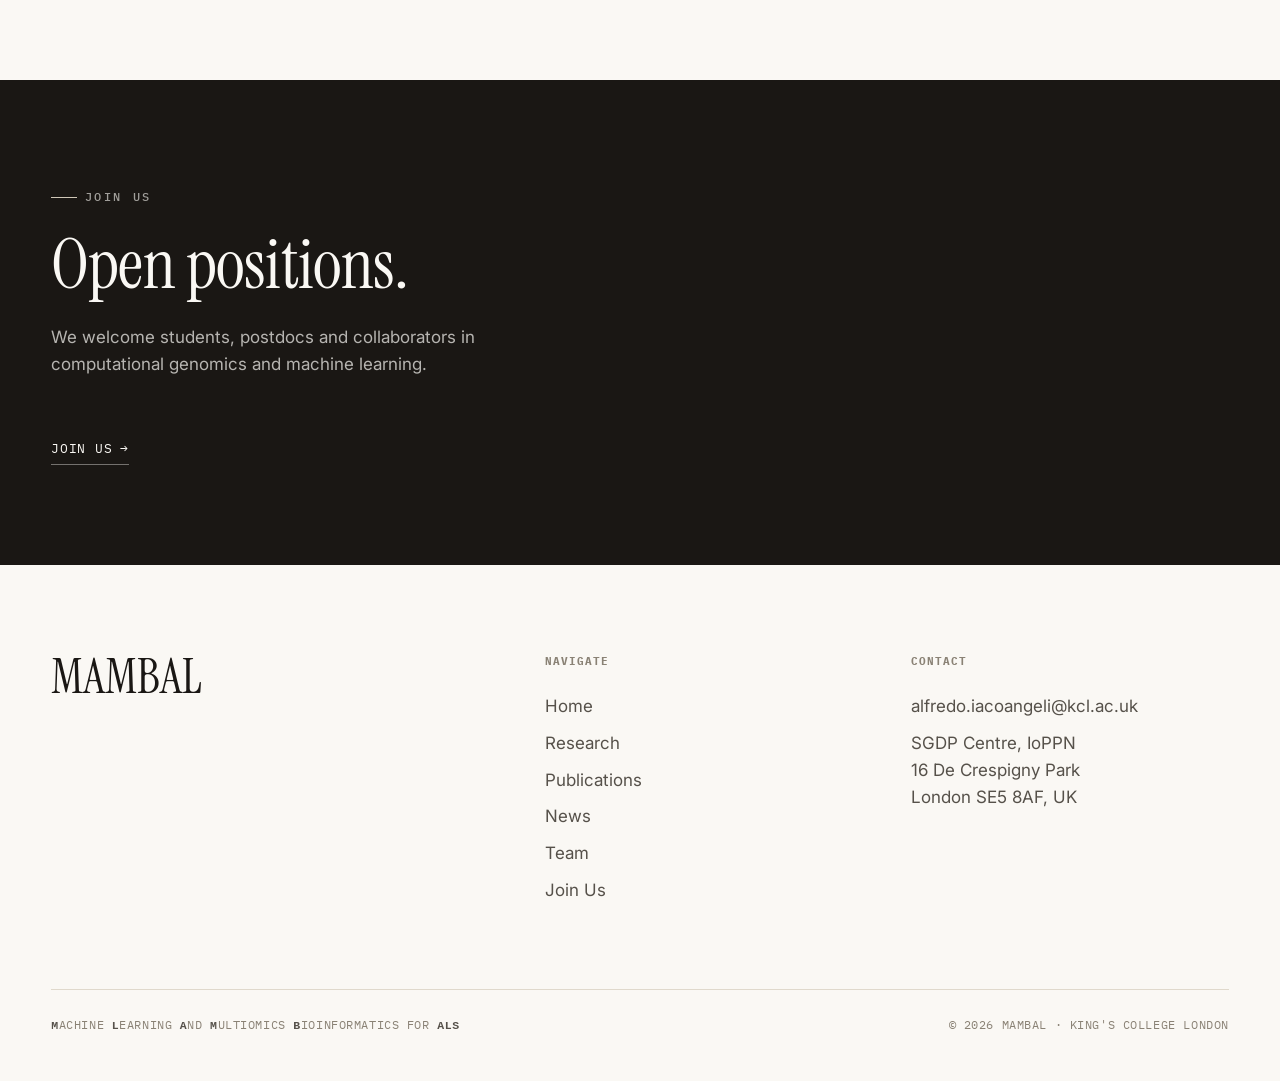
==== commit d61482db: "Show team photos on the home page people section. Replace initials with portrait images for members " ====
--- a/index.html
+++ b/index.html
@@ -143,11 +143,11 @@
       <div class="person reveal"><div class="portrait" style="--accent:var(--forest)"><img src="img/alfredo.webp" alt="Alfredo Iacoangeli"></div><h4>Alfredo Iacoangeli</h4><p class="role">Principal Investigator</p></div>
       <div class="person reveal" data-d="1"><div class="portrait" style="--accent:var(--burgundy)"><img src="img/ammar.jpg" alt="Ammar Al-Chalabi"></div><h4>Ammar Al-Chalabi</h4><p class="role">Professor of Neurology</p></div>
       <div class="person reveal" data-d="2"><div class="portrait" style="--accent:var(--ink)"><img src="img/aak.jpeg" alt="Ahmad Al Khleifat"></div><h4>Ahmad Al Khleifat</h4><p class="role">Senior Research Fellow</p></div>
-      <div class="person reveal" data-d="3"><div class="portrait" style="--accent:var(--forest)"><span class="initials">EG</span></div><h4>Esteban Gomez Cifuentes</h4><p class="role">ML for Genomics</p></div>
-      <div class="person reveal"><div class="portrait" style="--accent:var(--ink)"><span class="initials">ST</span></div><h4>Simon Topp</h4><p class="role">Senior Bioinformatician</p></div>
-      <div class="person reveal" data-d="1"><div class="portrait" style="--accent:var(--burgundy)"><span class="initials">AA</span></div><h4>Aminah Ali</h4><p class="role">Bioinformatics</p></div>
-      <div class="person reveal" data-d="2"><div class="portrait" style="--accent:var(--forest)"><span class="initials">RS</span></div><h4>Renato Santos</h4><p class="role">PhD Researcher</p></div>
-      <div class="person reveal" data-d="3"><div class="portrait" style="--accent:var(--ink)"><span class="initials">NS</span></div><h4>Nogayhan Seymen</h4><p class="role">Bioinformatician</p></div>
+      <div class="person reveal" data-d="3"><div class="portrait" style="--accent:var(--forest)"><img src="img/Esteban.png" alt="Esteban Gomez Cifuentes"></div><h4>Esteban Gomez Cifuentes</h4><p class="role">ML for Genomics</p></div>
+      <div class="person reveal"><div class="portrait" style="--accent:var(--ink)"><img src="img/simon.jpeg" alt="Simon Topp"></div><h4>Simon Topp</h4><p class="role">Senior Bioinformatician</p></div>
+      <div class="person reveal" data-d="1"><div class="portrait" style="--accent:var(--burgundy)"><img src="img/aminah.jpeg" alt="Aminah Ali"></div><h4>Aminah Ali</h4><p class="role">Bioinformatics</p></div>
+      <div class="person reveal" data-d="2"><div class="portrait" style="--accent:var(--forest)"><img src="img/renato.jpeg" alt="Renato Santos"></div><h4>Renato Santos</h4><p class="role">PhD Researcher</p></div>
+      <div class="person reveal" data-d="3"><div class="portrait" style="--accent:var(--ink)"><img src="img/nogayhan.jpeg" alt="Nogayhan Seymen"></div><h4>Nogayhan Seymen</h4><p class="role">Bioinformatician</p></div>
     </div>
     <div style="margin-top:clamp(2.2rem,4vw,3rem);" class="reveal">
       <a class="link" href="team.html">Full team <span class="arrow">→</span></a>
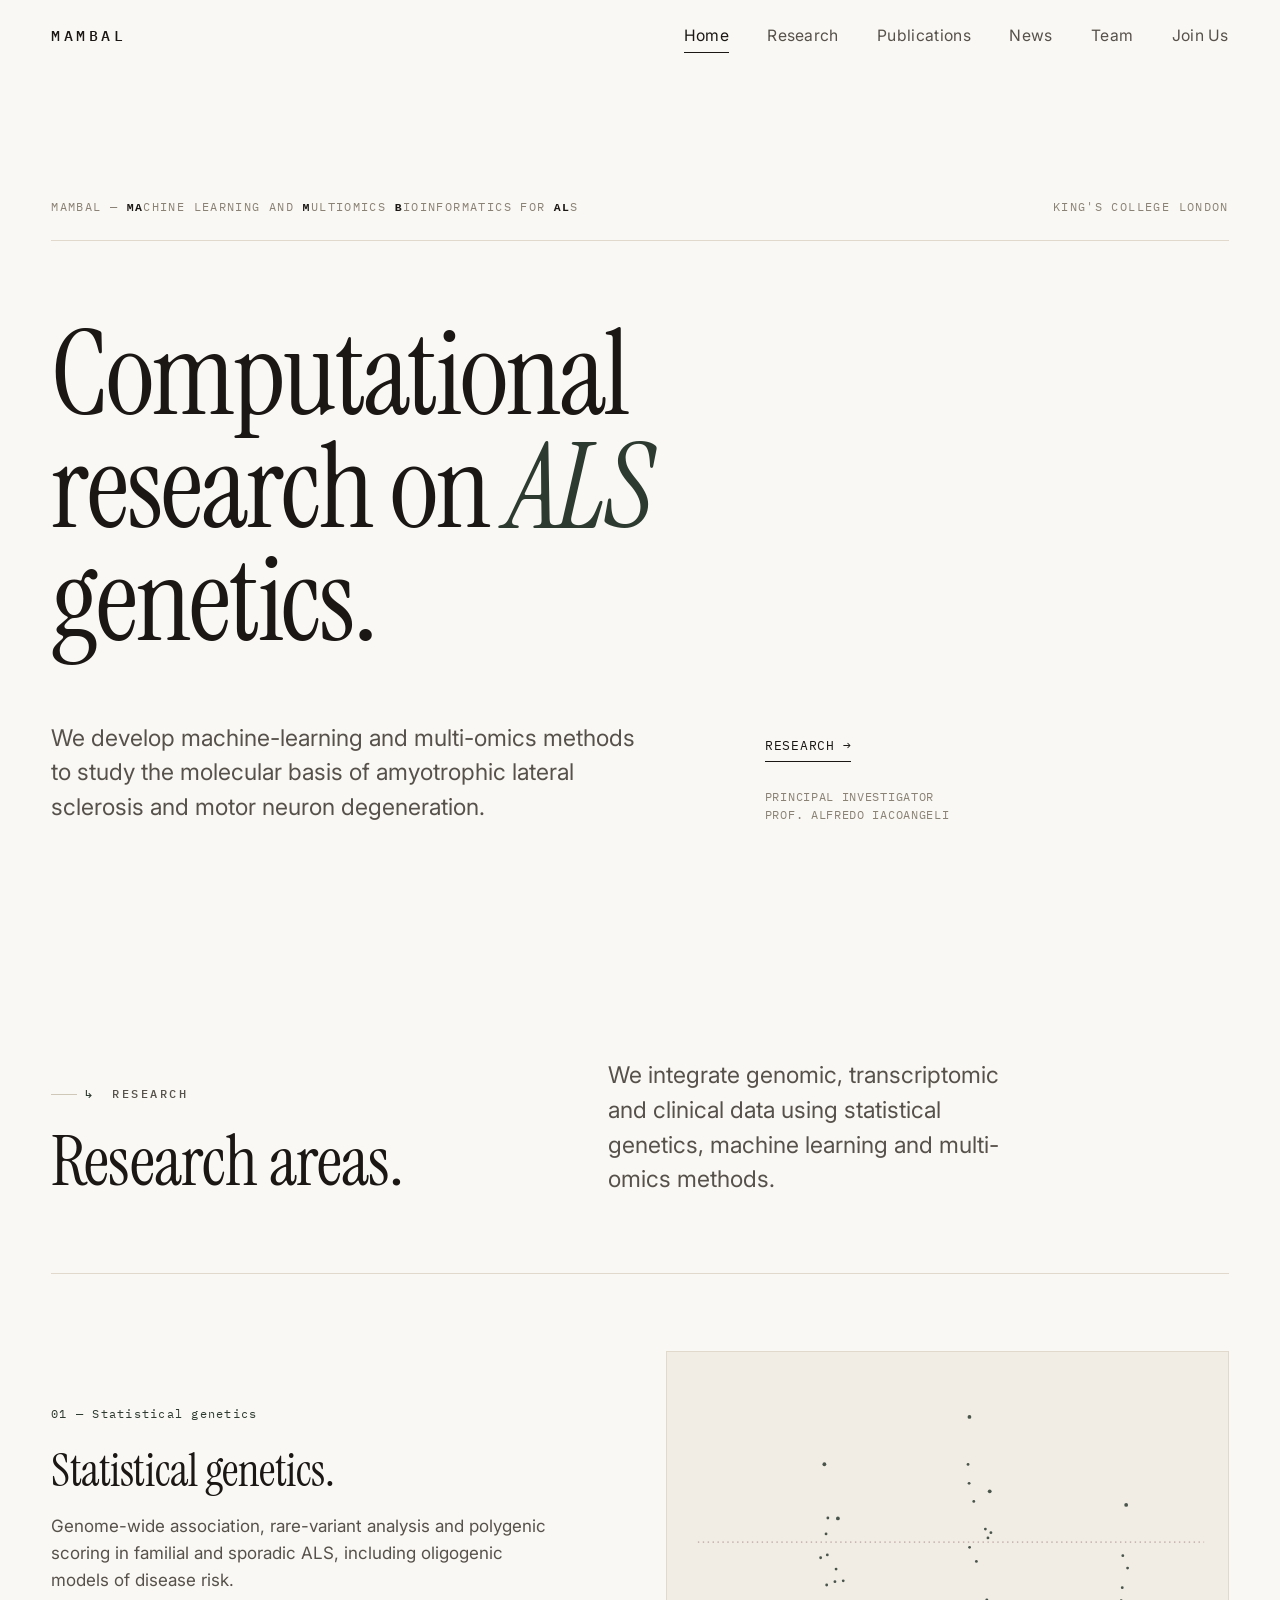
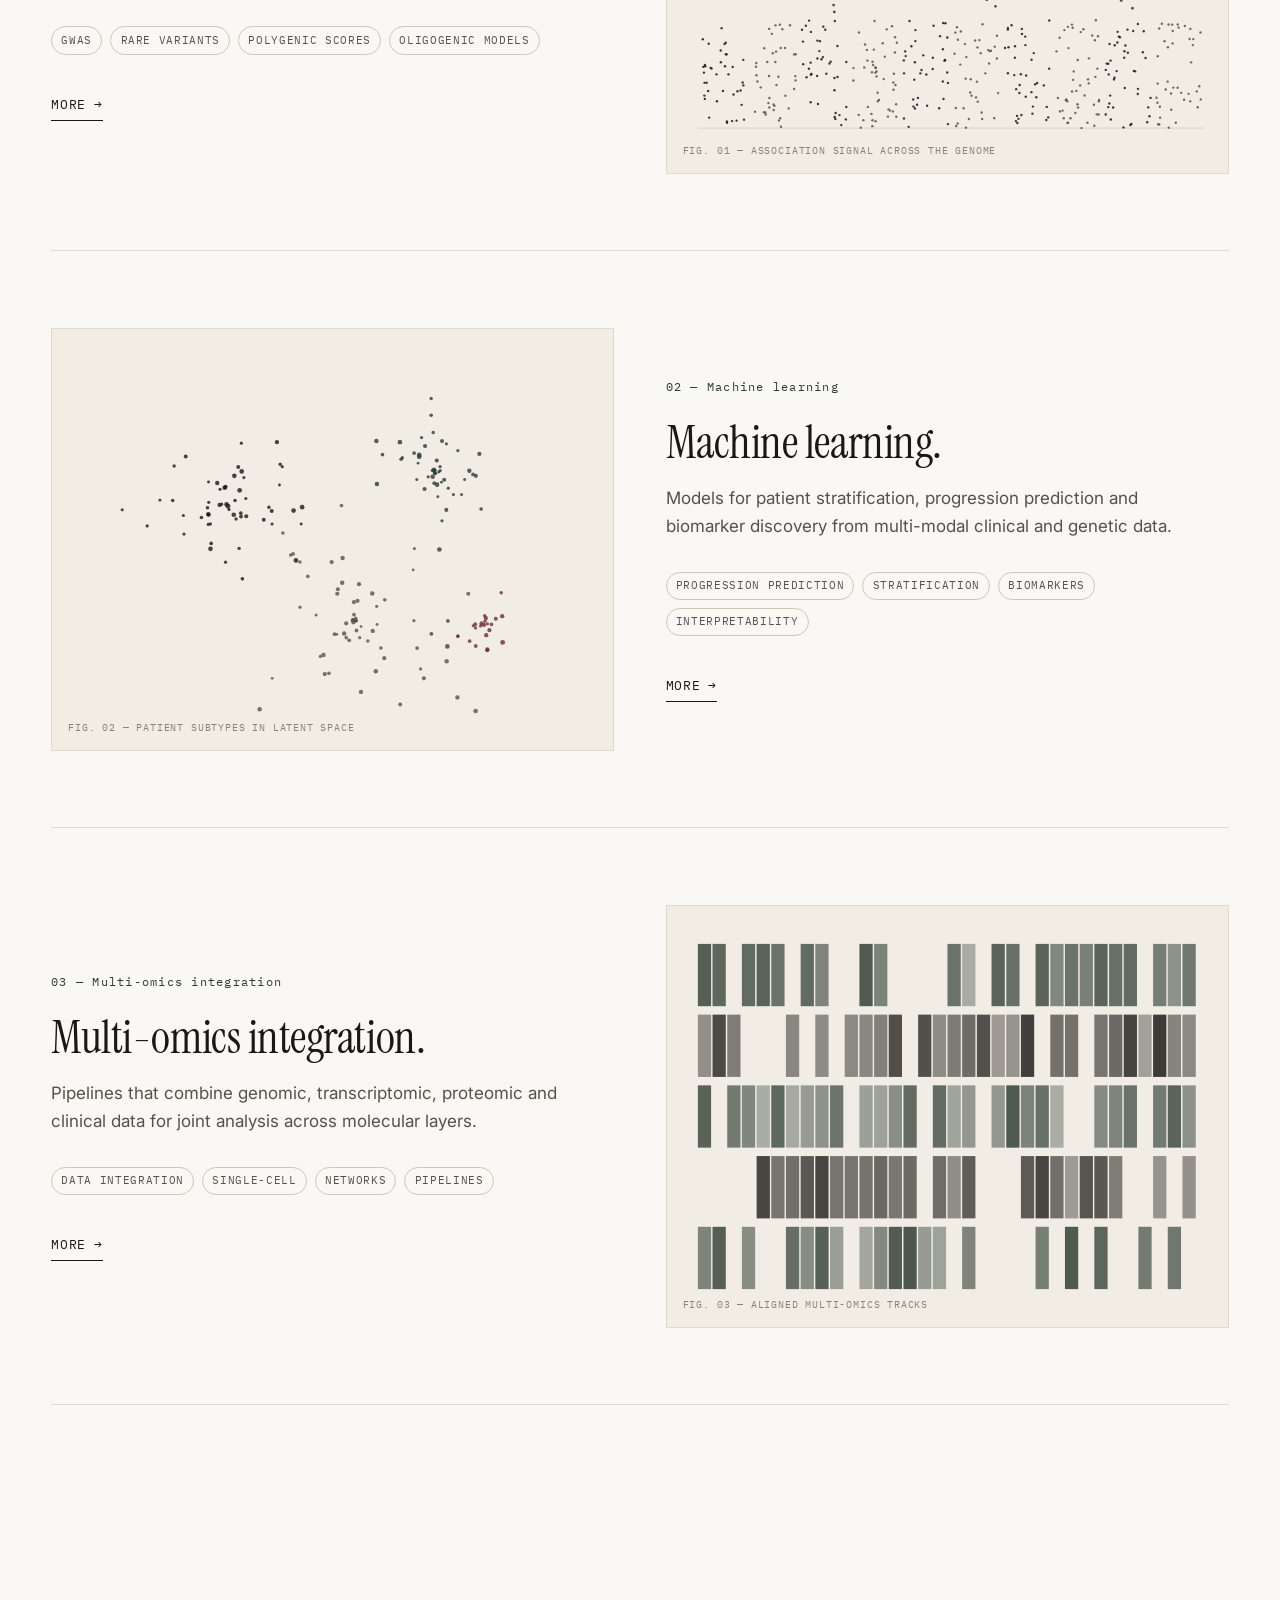
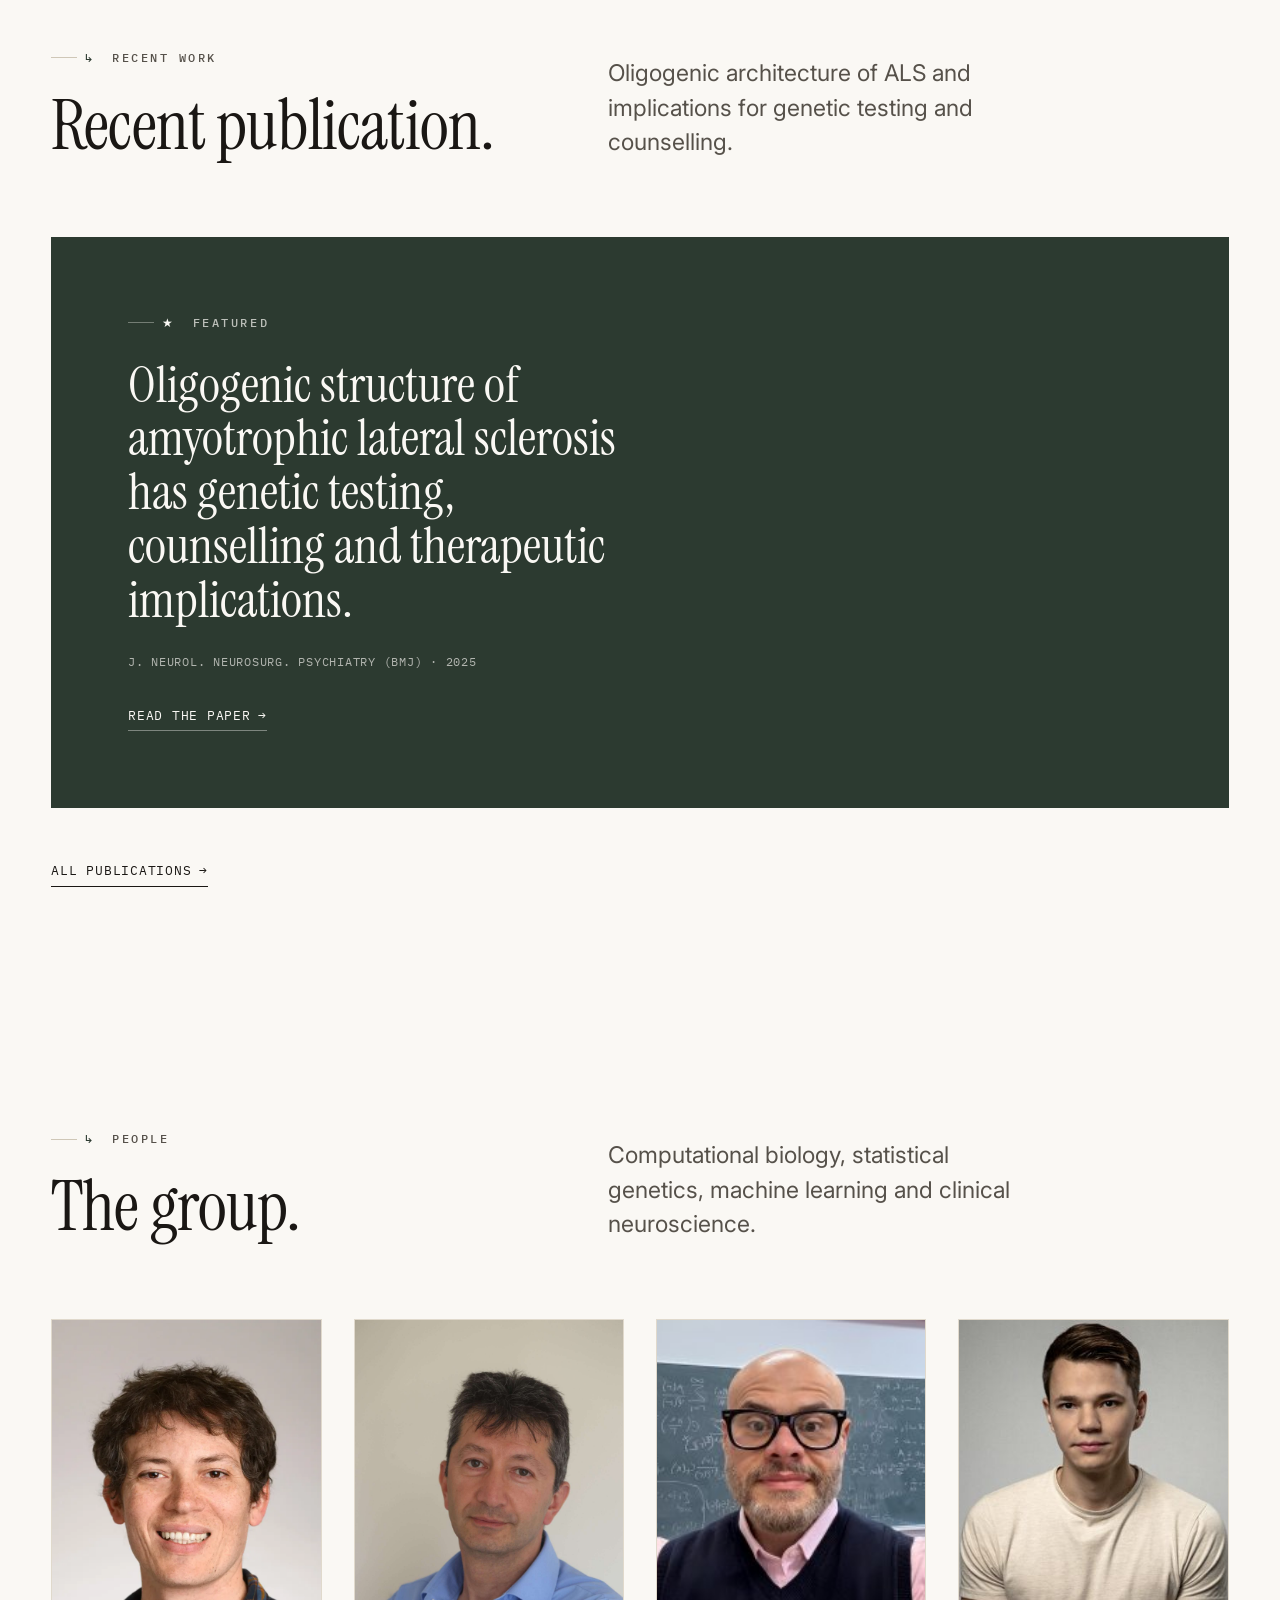
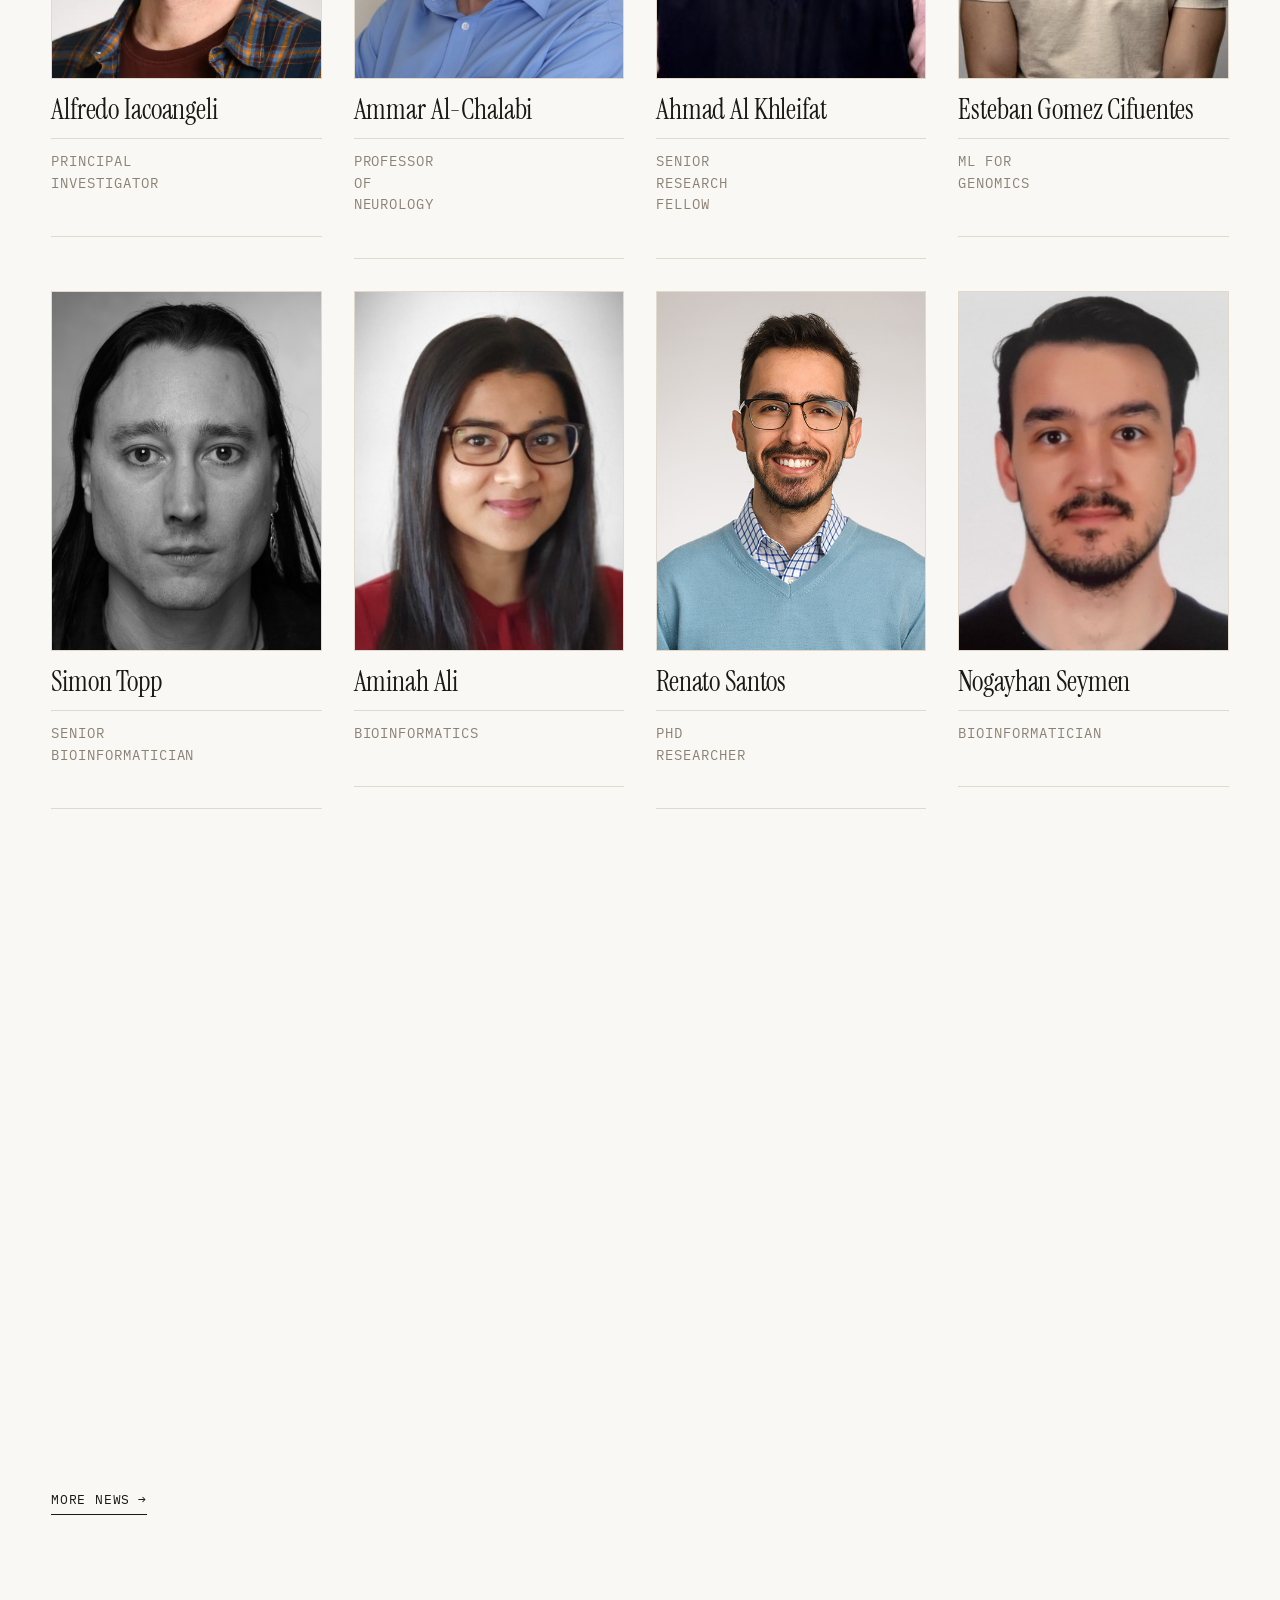
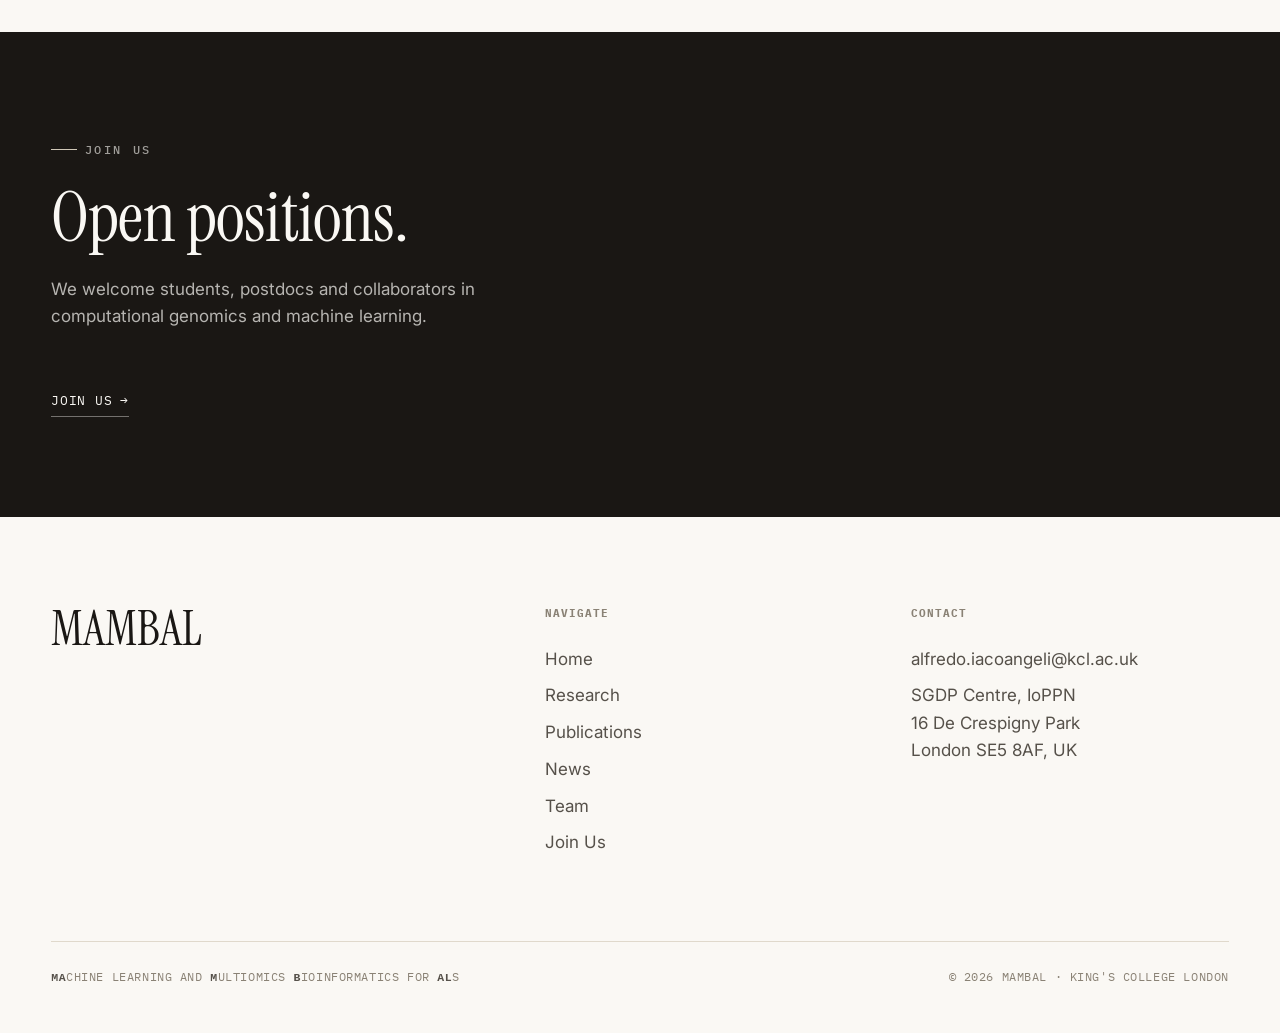
==== commit c7357361: "Add team research profiles, gallery, and site polish. Clickable team members open centered research " ====
--- a/index.html
+++ b/index.html
@@ -202,7 +202,7 @@
       </div>
     </div>
     <div class="footer-bottom">
-      <span class="acronym-expansion"><strong>M</strong>achine <strong>L</strong>earning <strong>A</strong>nd <strong>M</strong>ultiomics <strong>B</strong>ioinformatics for <strong>ALS</strong></span>
+      <span class="acronym-expansion"><strong>MA</strong>chine Learning And <strong>M</strong>ultiomics <strong>B</strong>ioinformatics for <strong>AL</strong>S</span>
       <span>© 2026 MAMBAL · King's College London</span>
     </div>
   </div>
--- a/css/styles.css
+++ b/css/styles.css
@@ -359,9 +359,29 @@
 .people-grid {
   display: grid; gap: clamp(1.2rem, 2.5vw, 2rem);
   grid-template-columns: repeat(2, 1fr);
+  align-items: stretch;
 }
 @media (min-width: 720px) { .people-grid { grid-template-columns: repeat(4, 1fr); } }
-.person { display: flex; flex-direction: column; }
+.person { display: flex; flex-direction: column; height: 100%; }
+.person-btn {
+  appearance: none;
+  background: none;
+  border: none;
+  padding: 0;
+  margin: 0;
+  text-align: left;
+  color: inherit;
+  cursor: pointer;
+  width: 100%;
+  font: inherit;
+}
+.person-btn:focus-visible { outline: 2px solid var(--forest); outline-offset: 4px; border-radius: 1px; }
+.person-body {
+  display: flex;
+  flex-direction: column;
+  flex: 1;
+}
+.person-body h4 { flex: 1; }
 .portrait {
   aspect-ratio: 3 / 4;
   position: relative; overflow: hidden;
@@ -393,7 +413,12 @@
 }
 .person:hover .portrait::after { opacity: 0.10; }
 .person h4 { font-family: var(--serif); font-size: 1.75rem; line-height: 1.1; letter-spacing: -0.005em; }
-.person .role { font-family: var(--mono); font-size: 0.85rem; letter-spacing: 0.07em; text-transform: uppercase; color: var(--ink-faint); margin-top: 0.45rem; }
+.person .role {
+  font-family: var(--mono); font-size: 0.85rem; letter-spacing: 0.07em; text-transform: uppercase; color: var(--ink-faint);
+  margin-top: 0.75rem; padding-top: 0.75rem; border-top: 1px solid var(--line);
+}
+.person-btn .portrait { width: 100%; }
+.person-profile-link { cursor: pointer; }
 
 /* PI feature row */
 .pi {
@@ -402,8 +427,9 @@
 }
 @media (min-width: 820px) { .pi { grid-template-columns: 0.7fr 1.3fr; } }
 .pi .portrait { aspect-ratio: 4/5; margin: 0; max-width: 360px; }
+.pi .portrait.person-btn { padding: 0; cursor: pointer; }
 .pi h2 { font-family: var(--serif); font-size: clamp(2.4rem, 5vw, 4rem); line-height: 1.0; letter-spacing: -0.012em; }
-.pi .role { font-family: var(--mono); font-size: 0.78rem; letter-spacing: 0.07em; text-transform: uppercase; color: var(--forest); margin: 1.1rem 0 1.4rem; }
+.pi .role { font-family: var(--mono); font-size: 0.78rem; letter-spacing: 0.07em; text-transform: uppercase; color: var(--forest); margin: 1.1rem 0 1.4rem; border-top: 0; padding-top: 0; }
 .pi p.bio { color: var(--ink-soft); max-width: 52ch; }
 
 /* ============================================================
@@ -493,6 +519,113 @@
 }
 .team-group .gh h2 { font-family: var(--serif); font-size: clamp(1.7rem, 3.4vw, 2.6rem); }
 .team-group .gh .count { font-family: var(--mono); font-size: 0.78rem; color: var(--ink-faint); }
+
+/* Team profile modal */
+.team-modal-overlay {
+  position: fixed;
+  inset: 0;
+  z-index: 200;
+  display: flex;
+  align-items: center;
+  justify-content: center;
+  padding: 1rem;
+  background: rgba(26, 23, 20, 0.45);
+  overflow: auto;
+}
+.team-modal-overlay[hidden] { display: none; }
+.team-modal {
+  width: min(640px, 100%);
+  flex-shrink: 0;
+}
+.team-modal-inner {
+  background: var(--paper);
+  color: var(--ink);
+  box-shadow: 0 24px 80px rgba(26, 23, 20, 0.18);
+  display: flex;
+  flex-direction: column;
+  align-items: center;
+  text-align: center;
+  gap: clamp(1.25rem, 3vw, 2rem);
+  padding: clamp(2rem, 5vw, 3rem);
+  position: relative;
+}
+.team-modal-close {
+  position: absolute; top: 1rem; right: 1rem;
+  width: 2.5rem; height: 2.5rem;
+  border: 1px solid var(--line); background: var(--paper);
+  font-size: 1.5rem; line-height: 1; color: var(--ink-soft);
+  cursor: pointer; transition: color 0.3s var(--ease), border-color 0.3s var(--ease);
+}
+.team-modal-close:hover { color: var(--ink); border-color: var(--ink); }
+.team-modal-portrait {
+  aspect-ratio: 3 / 4;
+  width: min(200px, 55vw);
+  border: 1px solid var(--line);
+  background: var(--paper-2);
+  overflow: hidden;
+  display: grid;
+  place-items: center;
+}
+.team-modal-portrait[hidden] { display: none; }
+.team-modal-portrait img { width: 100%; height: 100%; object-fit: cover; object-position: center top; }
+.team-modal-portrait .initials { font-family: var(--serif); font-size: 3rem; color: var(--ink); opacity: 0.82; }
+.team-modal-body { width: 100%; }
+.team-modal-body .eyebrow { justify-content: center; }
+.team-modal-name {
+  font-family: var(--serif);
+  font-size: clamp(2rem, 4vw, 3rem);
+  line-height: 1.05;
+  letter-spacing: -0.01em;
+  margin-top: 0.5rem;
+}
+.team-modal-role {
+  font-family: var(--mono);
+  font-size: 0.78rem;
+  letter-spacing: 0.07em;
+  text-transform: uppercase;
+  color: var(--forest);
+  margin-top: 0.75rem;
+}
+.team-modal-research {
+  color: var(--ink-soft);
+  max-width: 46ch;
+  margin: 1.4rem auto 0;
+  line-height: 1.65;
+  text-align: center;
+}
+
+/* Lab photo gallery */
+.lab-gallery { padding-top: 0; }
+.photo-grid {
+  display: grid; gap: clamp(1rem, 2.5vw, 1.5rem);
+  grid-template-columns: repeat(2, 1fr);
+}
+@media (min-width: 720px) { .photo-grid { grid-template-columns: repeat(3, 1fr); } }
+.photo-card { margin: 0; }
+.photo-card img,
+.photo-placeholder {
+  aspect-ratio: 4 / 3;
+  width: 100%;
+  object-fit: cover;
+  border: 1px solid var(--line);
+  background: var(--paper-2);
+}
+.photo-placeholder {
+  background:
+    linear-gradient(135deg, var(--paper-3) 25%, transparent 25%) -12px 0 / 24px 24px,
+    linear-gradient(225deg, var(--paper-3) 25%, transparent 25%) -12px 0 / 24px 24px,
+    linear-gradient(315deg, var(--paper-3) 25%, transparent 25%) 0 0 / 24px 24px,
+    linear-gradient(45deg, var(--paper-3) 25%, transparent 25%) 0 0 / 24px 24px,
+    var(--paper-2);
+}
+.photo-card figcaption {
+  font-family: var(--mono);
+  font-size: 0.72rem;
+  letter-spacing: 0.06em;
+  text-transform: uppercase;
+  color: var(--ink-faint);
+  margin-top: 0.65rem;
+}
 
 /* ============================================================
    Join page
